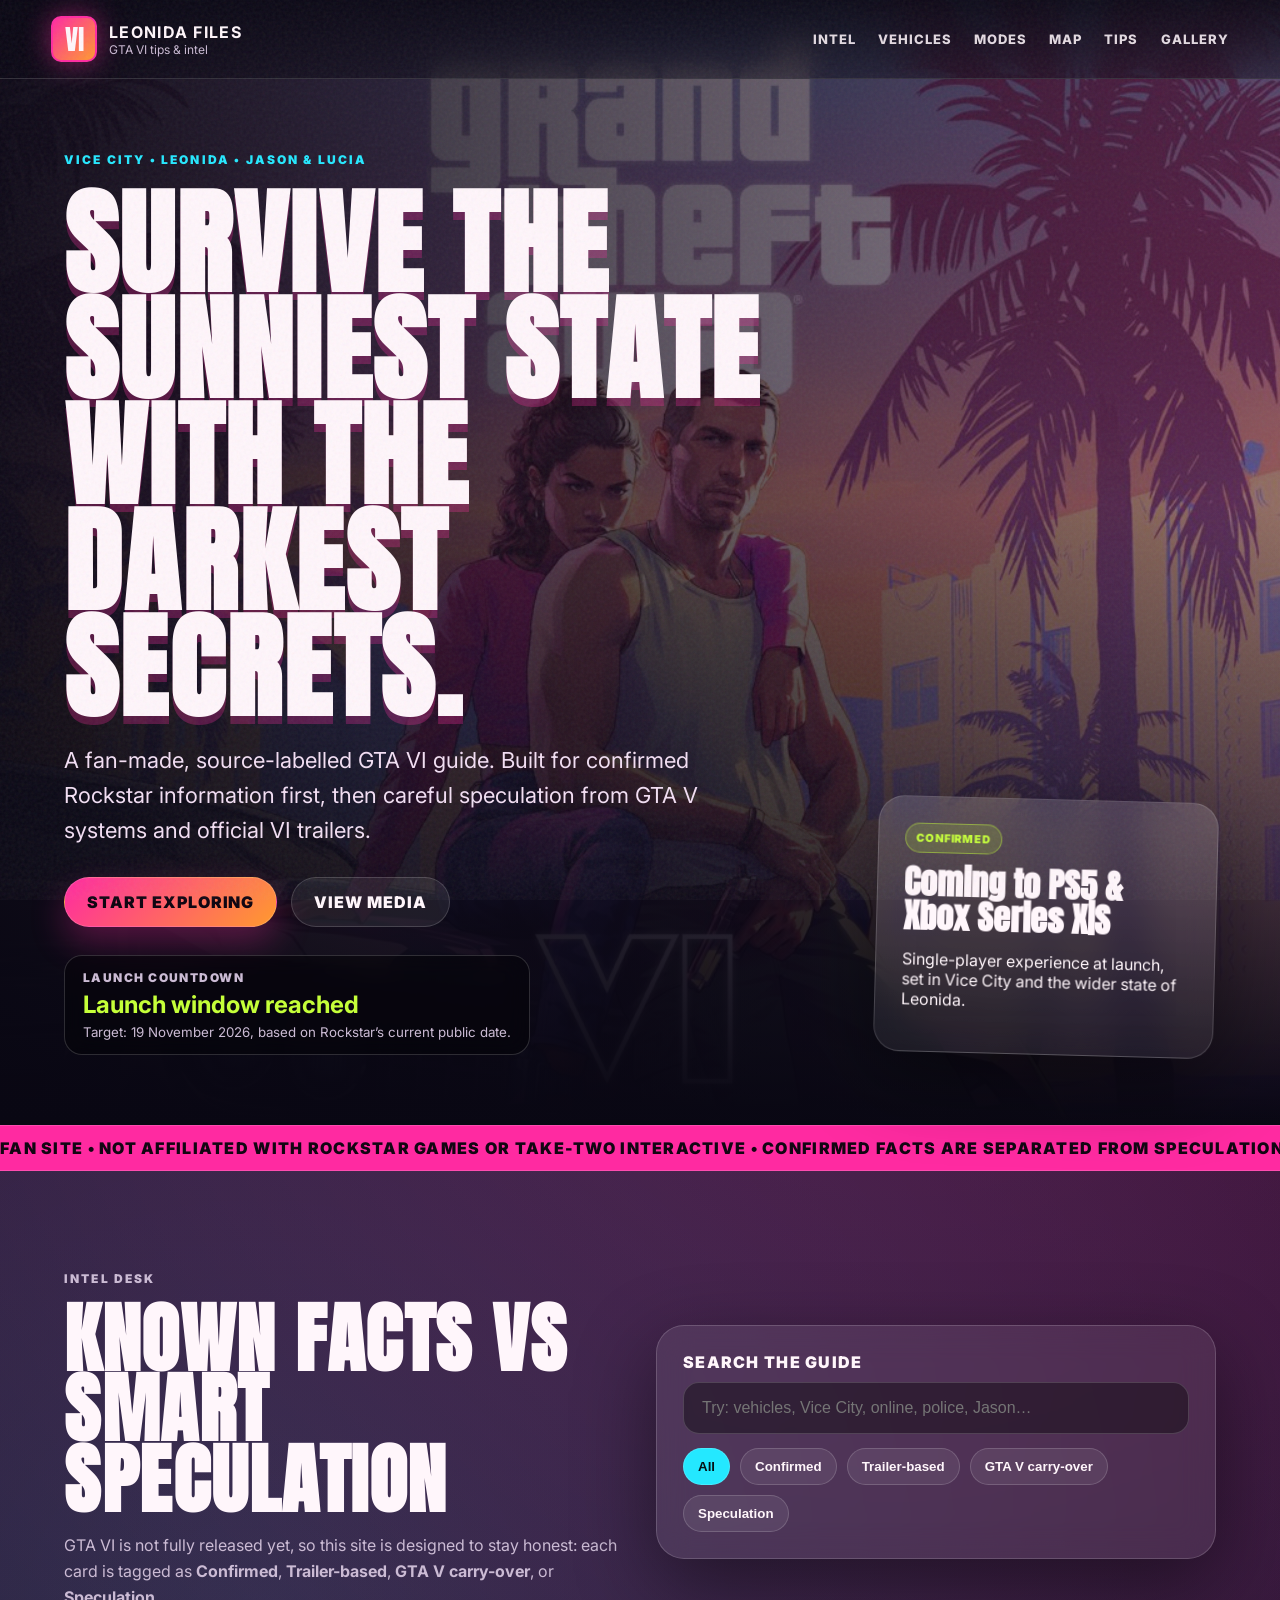
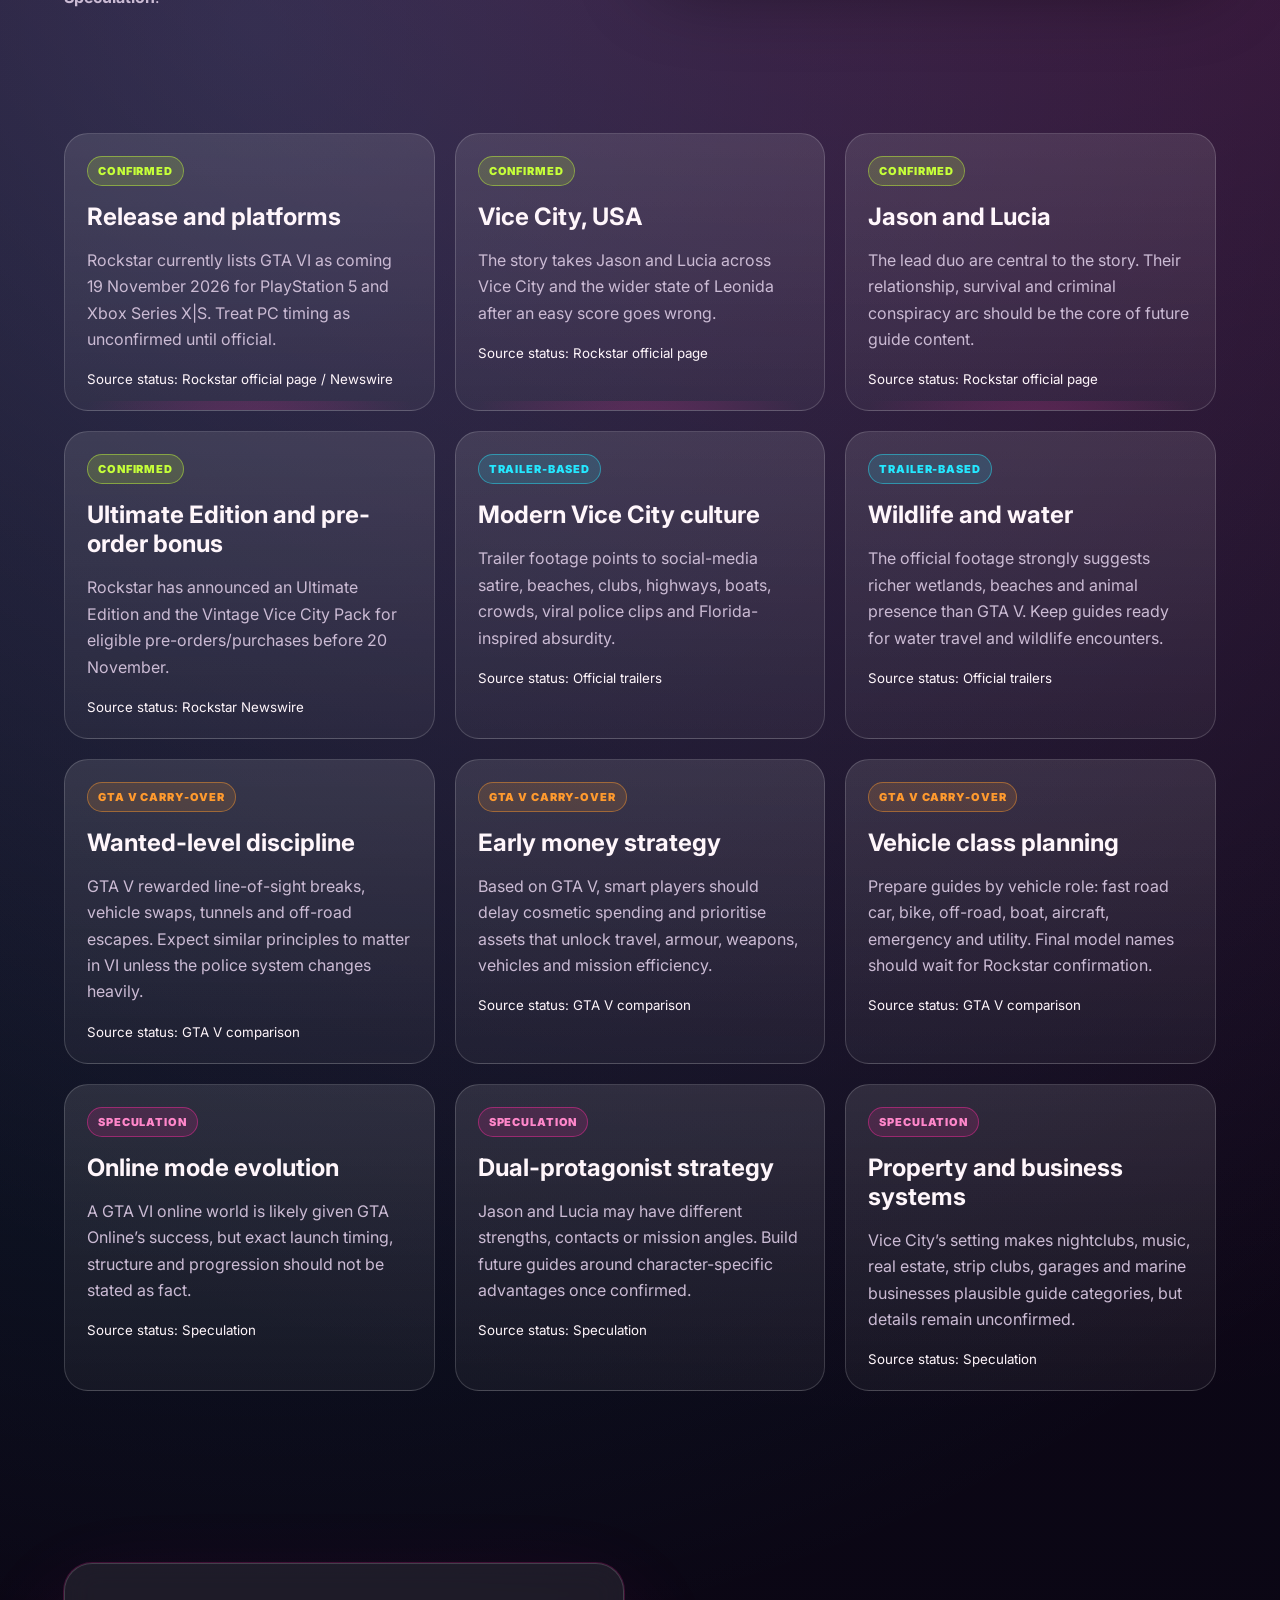
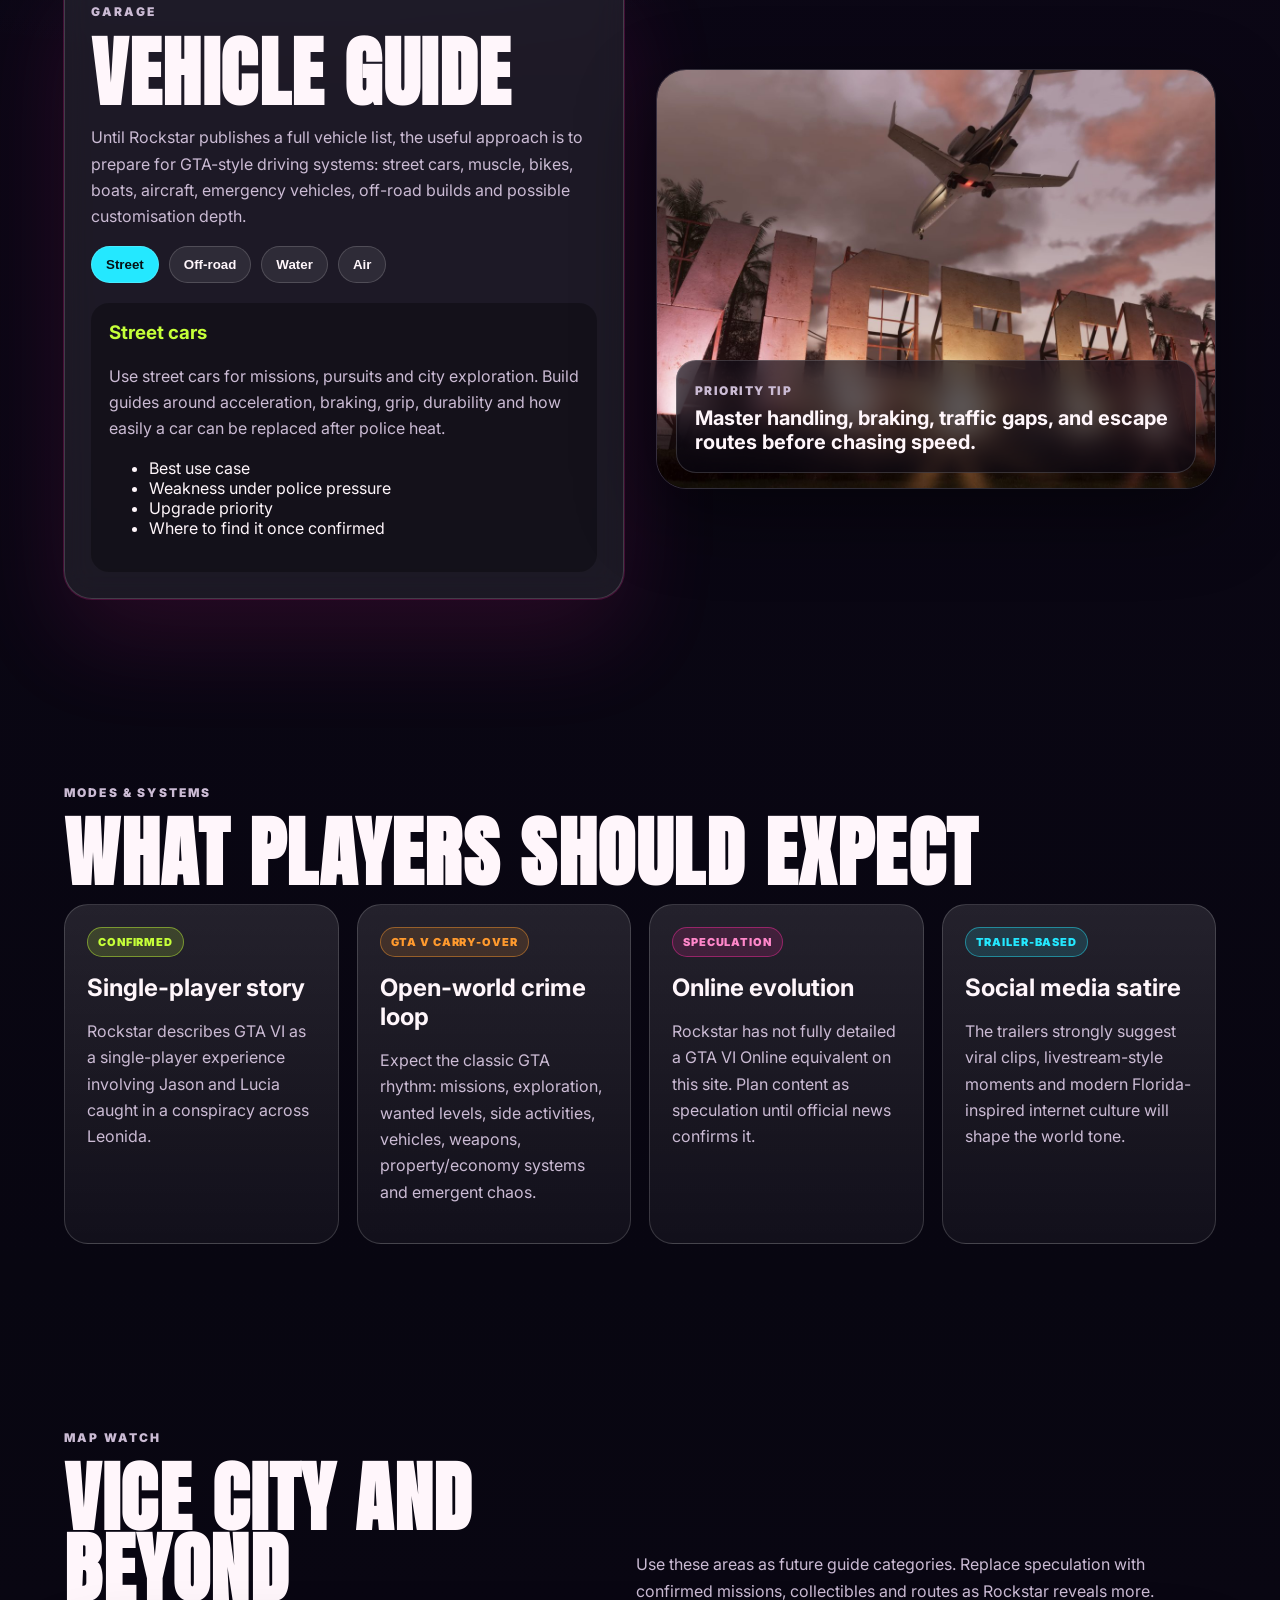
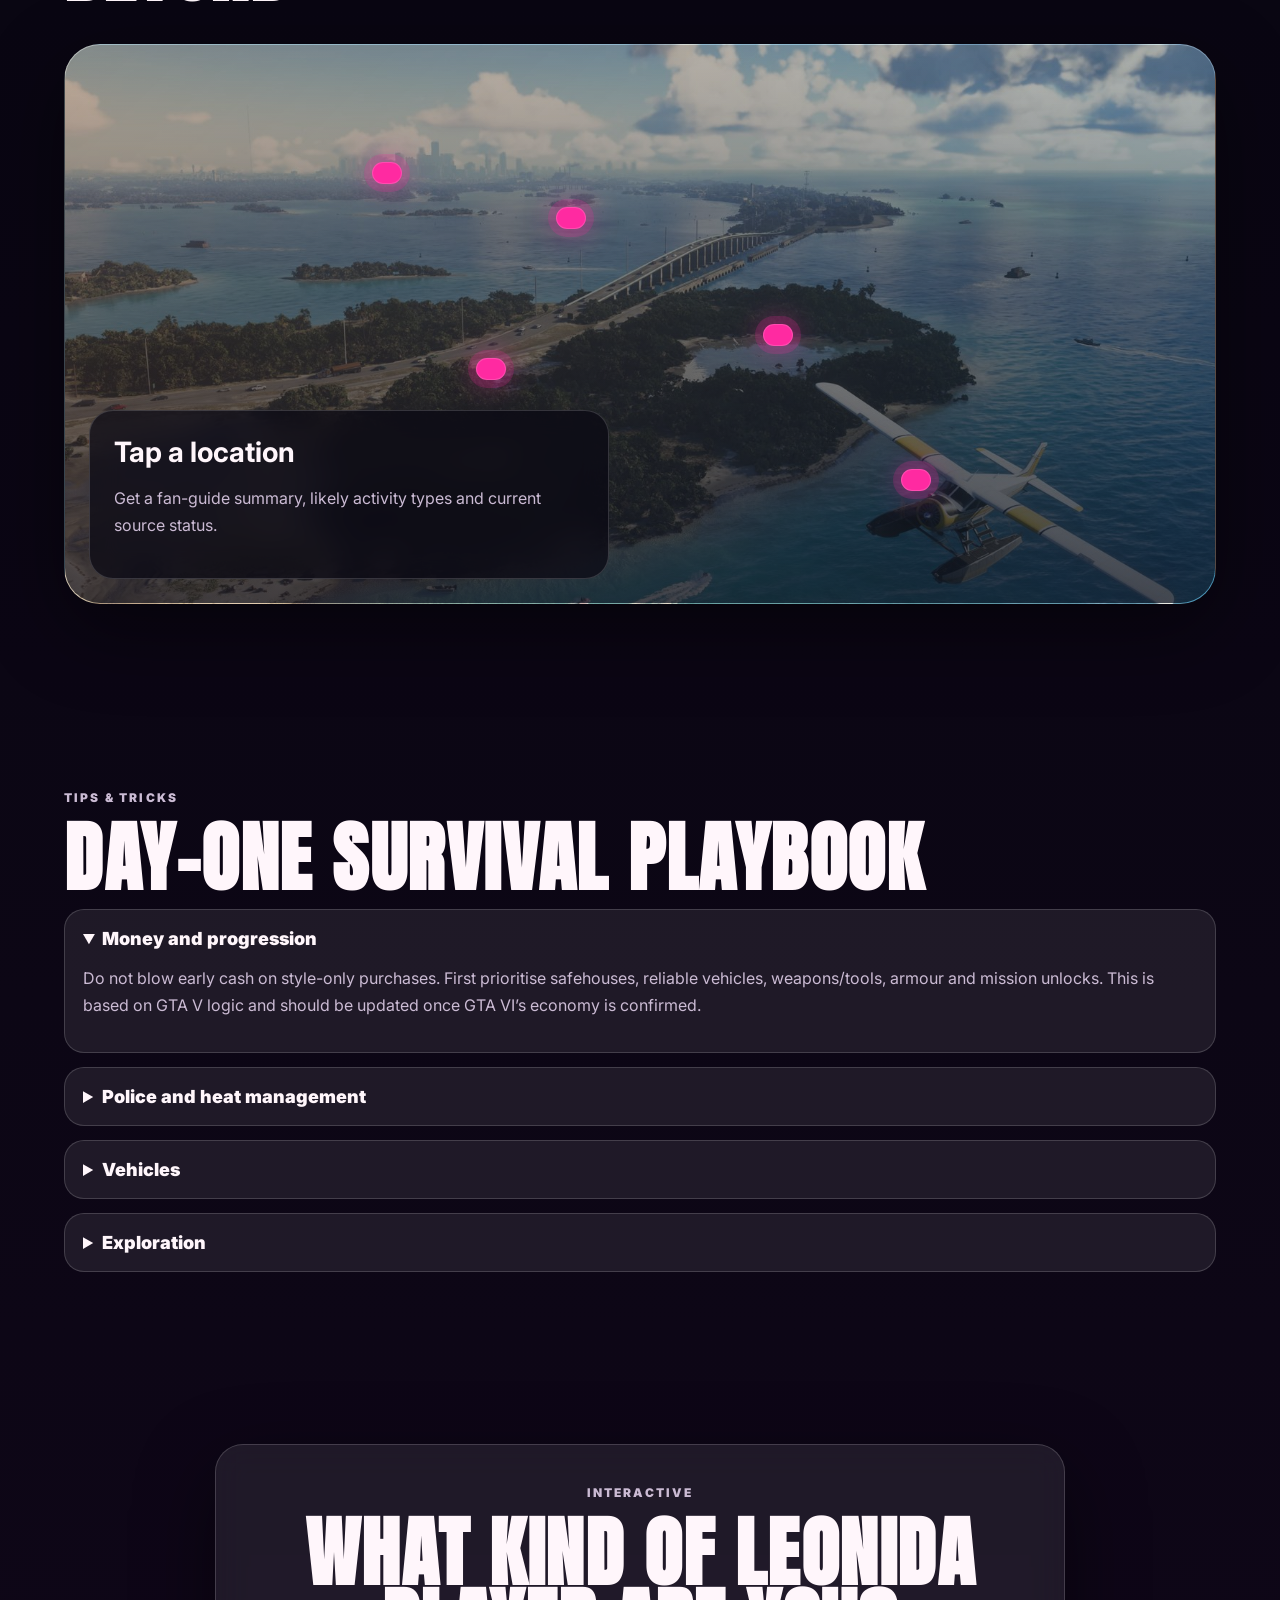
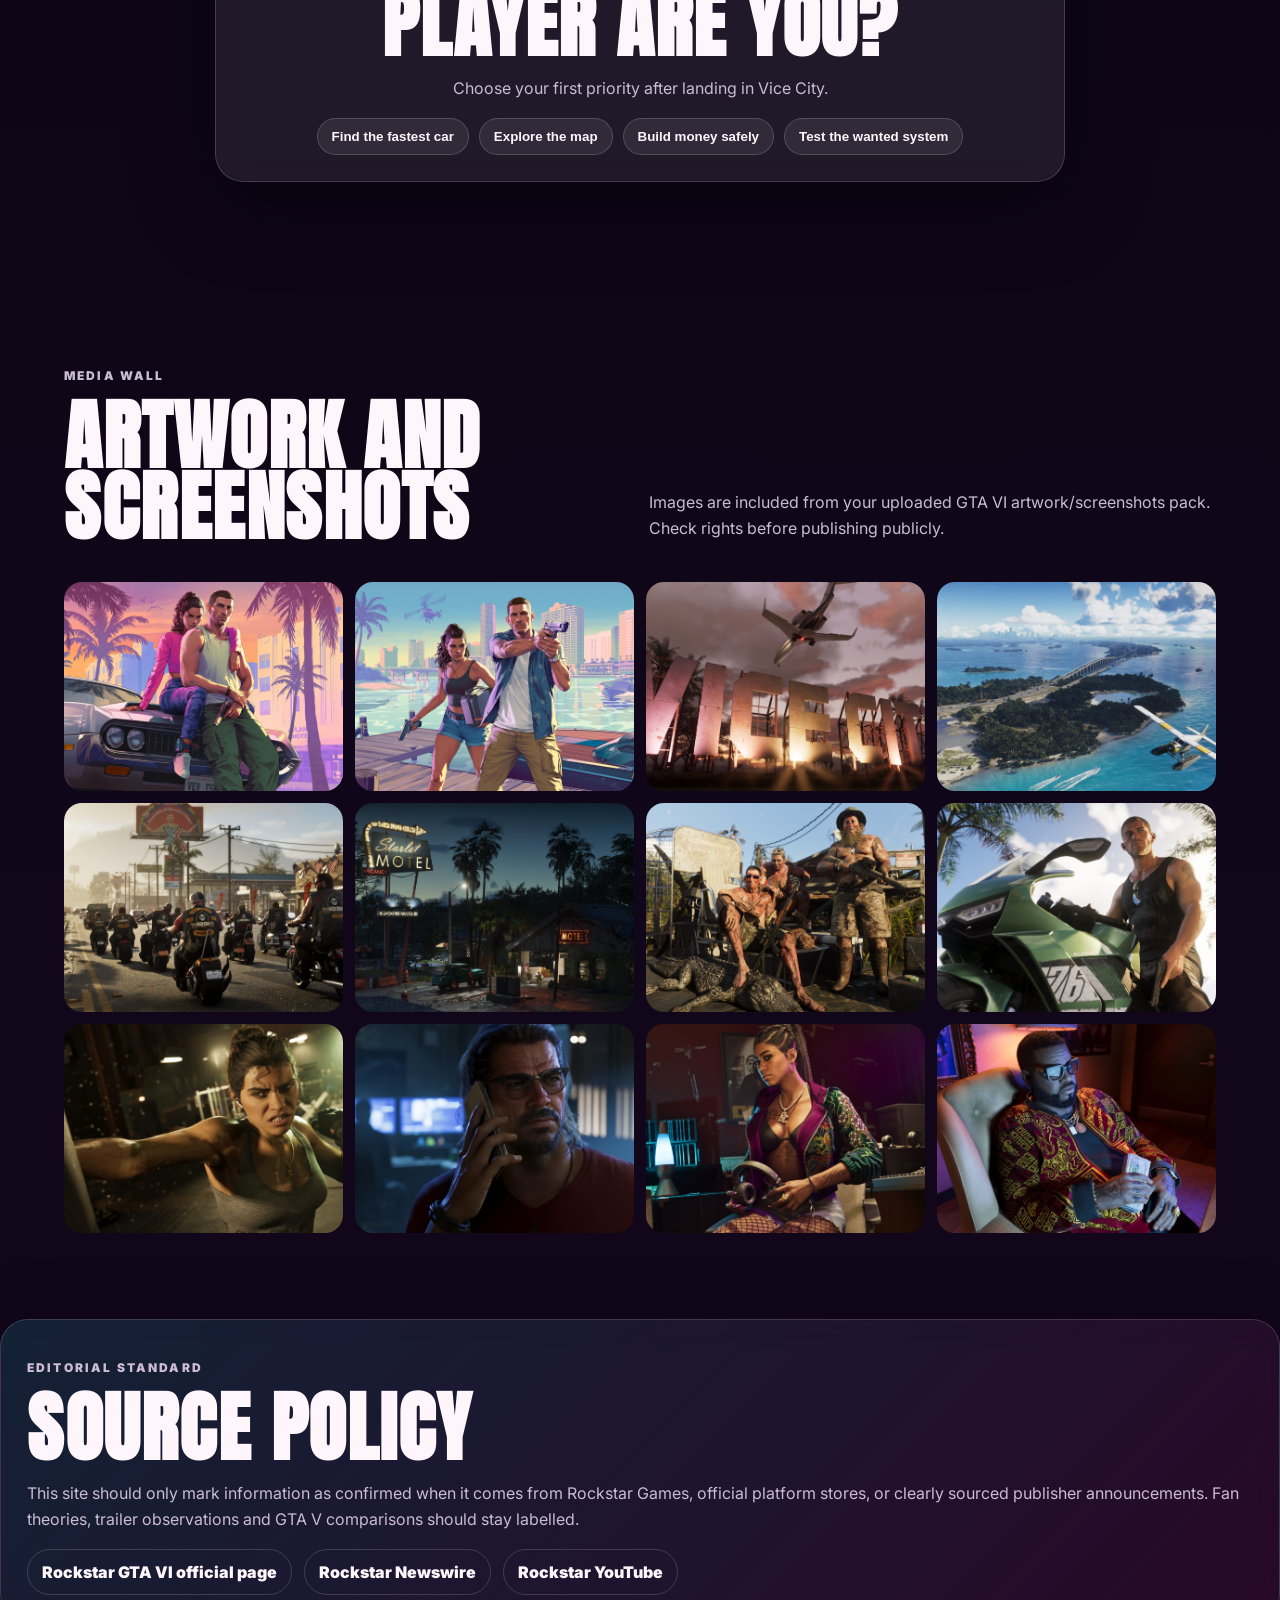
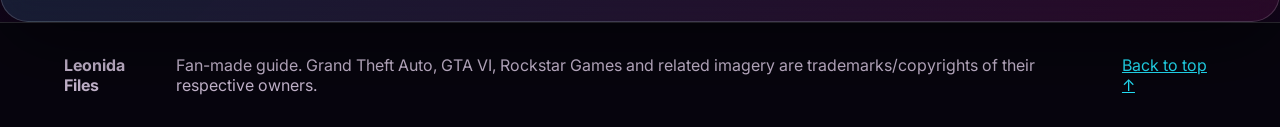
==== index.html @ d23a4a7e "Add files via upload" ====
<!doctype html>
<html lang="en-GB">
<head>
  <meta charset="utf-8" />
  <meta name="viewport" content="width=device-width, initial-scale=1" />
  <title>Leonida Files | GTA VI Tips, Tricks & Intel</title>
  <meta name="description" content="A GTA VI themed fan hub for confirmed info, tips, vehicles, places, modes, speculation and trailer analysis." />
  <meta name="theme-color" content="#ff2aa1" />
  <link rel="preconnect" href="https://fonts.googleapis.com">
  <link rel="preconnect" href="https://fonts.gstatic.com" crossorigin>
  <link href="https://fonts.googleapis.com/css2?family=Anton&family=Inter:wght@400;500;700;900&display=swap" rel="stylesheet">
  <link rel="stylesheet" href="styles.css" />
</head>
<body>
  <div class="grain"></div>
  <header class="site-header" id="top">
    <a class="brand" href="#top" aria-label="Leonida Files home">
      <span class="brand-mark">VI</span>
      <span><strong>Leonida Files</strong><small>GTA VI tips & intel</small></span>
    </a>
    <button class="nav-toggle" aria-label="Open navigation" aria-expanded="false">☰</button>
    <nav class="nav" aria-label="Main navigation">
      <a href="#intel">Intel</a>
      <a href="#vehicles">Vehicles</a>
      <a href="#modes">Modes</a>
      <a href="#places">Map</a>
      <a href="#tips">Tips</a>
      <a href="#gallery">Gallery</a>
    </nav>
  </header>

  <main>
    <section class="hero">
      <div class="hero-bg" role="img" aria-label="GTA VI inspired official artwork background"></div>
      <div class="hero-overlay"></div>
      <div class="hero-content">
        <p class="eyebrow">Vice City • Leonida • Jason & Lucia</p>
        <h1>Survive the sunniest state with the darkest secrets.</h1>
        <p class="hero-copy">A fan-made, source-labelled GTA VI guide. Built for confirmed Rockstar information first, then careful speculation from GTA V systems and official VI trailers.</p>
        <div class="hero-actions">
          <a class="btn primary" href="#intel">Start exploring</a>
          <a class="btn ghost" href="#gallery">View media</a>
        </div>
        <div class="countdown" aria-live="polite">
          <span>Launch countdown</span>
          <strong id="countdown">Calculating…</strong>
          <small>Target: 19 November 2026, based on Rockstar’s current public date.</small>
        </div>
      </div>
      <aside class="wanted-card">
        <span class="stamp">Confirmed</span>
        <h2>Coming to PS5 & Xbox Series X|S</h2>
        <p>Single-player experience at launch, set in Vice City and the wider state of Leonida.</p>
      </aside>
    </section>

    <section class="ticker" aria-label="Site notice">
      <div>Fan site • Not affiliated with Rockstar Games or Take-Two Interactive • Confirmed facts are separated from speculation • Official assets require rights clearance for public/commercial use</div>
    </section>

    <section class="section intro-grid" id="intel">
      <div>
        <p class="eyebrow">Intel desk</p>
        <h2>Known facts vs smart speculation</h2>
        <p>GTA VI is not fully released yet, so this site is designed to stay honest: each card is tagged as <strong>Confirmed</strong>, <strong>Trailer-based</strong>, <strong>GTA V carry-over</strong>, or <strong>Speculation</strong>.</p>
      </div>
      <div class="control-panel">
        <label for="search">Search the guide</label>
        <input id="search" type="search" placeholder="Try: vehicles, Vice City, online, police, Jason…" />
        <div class="filters" role="group" aria-label="Intel filters">
          <button class="filter active" data-filter="all">All</button>
          <button class="filter" data-filter="confirmed">Confirmed</button>
          <button class="filter" data-filter="trailer">Trailer-based</button>
          <button class="filter" data-filter="gtav">GTA V carry-over</button>
          <button class="filter" data-filter="speculation">Speculation</button>
        </div>
      </div>
    </section>

    <section class="section card-grid" id="cards" aria-live="polite"></section>

    <section class="section feature-split" id="vehicles">
      <div class="panel neon-panel">
        <p class="eyebrow">Garage</p>
        <h2>Vehicle guide</h2>
        <p>Until Rockstar publishes a full vehicle list, the useful approach is to prepare for GTA-style driving systems: street cars, muscle, bikes, boats, aircraft, emergency vehicles, off-road builds and possible customisation depth.</p>
        <div class="tabs" role="tablist" aria-label="Vehicle categories">
          <button class="tab active" data-tab="street">Street</button>
          <button class="tab" data-tab="offroad">Off-road</button>
          <button class="tab" data-tab="water">Water</button>
          <button class="tab" data-tab="air">Air</button>
        </div>
        <div class="tab-output" id="tabOutput"></div>
      </div>
      <div class="vehicle-showcase">
        <img src="assets/images/shot-vice-city-01.jpg" alt="Vice City street screenshot" />
        <div class="glass stat-card">
          <span>Priority tip</span>
          <strong>Master handling, braking, traffic gaps, and escape routes before chasing speed.</strong>
        </div>
      </div>
    </section>

    <section class="section modes" id="modes">
      <p class="eyebrow">Modes & systems</p>
      <h2>What players should expect</h2>
      <div class="mode-grid">
        <article>
          <span class="tag confirmed">Confirmed</span>
          <h3>Single-player story</h3>
          <p>Rockstar describes GTA VI as a single-player experience involving Jason and Lucia caught in a conspiracy across Leonida.</p>
        </article>
        <article>
          <span class="tag gtav">GTA V carry-over</span>
          <h3>Open-world crime loop</h3>
          <p>Expect the classic GTA rhythm: missions, exploration, wanted levels, side activities, vehicles, weapons, property/economy systems and emergent chaos.</p>
        </article>
        <article>
          <span class="tag speculation">Speculation</span>
          <h3>Online evolution</h3>
          <p>Rockstar has not fully detailed a GTA VI Online equivalent on this site. Plan content as speculation until official news confirms it.</p>
        </article>
        <article>
          <span class="tag trailer">Trailer-based</span>
          <h3>Social media satire</h3>
          <p>The trailers strongly suggest viral clips, livestream-style moments and modern Florida-inspired internet culture will shape the world tone.</p>
        </article>
      </div>
    </section>

    <section class="section places" id="places">
      <div class="section-head">
        <div>
          <p class="eyebrow">Map watch</p>
          <h2>Vice City and beyond</h2>
        </div>
        <p>Use these areas as future guide categories. Replace speculation with confirmed missions, collectibles and routes as Rockstar reveals more.</p>
      </div>
      <div class="map-board">
        <button class="pin" style="--x:62%;--y:52%" data-place="Vice City"><span>Vice City</span></button>
        <button class="pin" style="--x:74%;--y:78%" data-place="Leonida Keys"><span>Leonida Keys</span></button>
        <button class="pin" style="--x:37%;--y:58%" data-place="Port Gellhorn"><span>Port Gellhorn</span></button>
        <button class="pin" style="--x:44%;--y:31%" data-place="Ambrosia"><span>Ambrosia</span></button>
        <button class="pin" style="--x:28%;--y:23%" data-place="Mount Kalaga"><span>Mount Kalaga</span></button>
        <div class="place-card" id="placeCard">
          <h3>Tap a location</h3>
          <p>Get a fan-guide summary, likely activity types and current source status.</p>
        </div>
      </div>
    </section>

    <section class="section tips" id="tips">
      <p class="eyebrow">Tips & tricks</p>
      <h2>Day-one survival playbook</h2>
      <div class="accordion">
        <details open>
          <summary>Money and progression</summary>
          <p>Do not blow early cash on style-only purchases. First prioritise safehouses, reliable vehicles, weapons/tools, armour and mission unlocks. This is based on GTA V logic and should be updated once GTA VI’s economy is confirmed.</p>
        </details>
        <details>
          <summary>Police and heat management</summary>
          <p>Learn bridges, alleys, tunnels, car parks and water escape routes. GTA games reward route knowledge more than raw speed.</p>
        </details>
        <details>
          <summary>Vehicles</summary>
          <p>Keep one fast road car, one off-road vehicle, one bike and one boat/air option when available. Build your garage around mission flexibility.</p>
        </details>
        <details>
          <summary>Exploration</summary>
          <p>Before rushing the story, mark shops, garages, docks, weapon shops, hospitals, police stations and shortcuts. These become your survival map.</p>
        </details>
      </div>
    </section>

    <section class="section quiz-section">
      <div class="quiz-card">
        <p class="eyebrow">Interactive</p>
        <h2>What kind of Leonida player are you?</h2>
        <p id="quizQuestion">Choose your first priority after landing in Vice City.</p>
        <div class="quiz-options">
          <button data-type="driver">Find the fastest car</button>
          <button data-type="explorer">Explore the map</button>
          <button data-type="strategist">Build money safely</button>
          <button data-type="chaos">Test the wanted system</button>
        </div>
        <strong id="quizResult"></strong>
      </div>
    </section>

    <section class="section gallery" id="gallery">
      <div class="section-head">
        <div>
          <p class="eyebrow">Media wall</p>
          <h2>Artwork and screenshots</h2>
        </div>
        <p>Images are included from your uploaded GTA VI artwork/screenshots pack. Check rights before publishing publicly.</p>
      </div>
      <div class="gallery-grid" id="galleryGrid"></div>
    </section>

    <section class="section sources" id="sources">
      <p class="eyebrow">Editorial standard</p>
      <h2>Source policy</h2>
      <p>This site should only mark information as confirmed when it comes from Rockstar Games, official platform stores, or clearly sourced publisher announcements. Fan theories, trailer observations and GTA V comparisons should stay labelled.</p>
      <div class="source-links">
        <a href="https://www.rockstargames.com/VI/" target="_blank" rel="noopener">Rockstar GTA VI official page</a>
        <a href="https://www.rockstargames.com/newswire" target="_blank" rel="noopener">Rockstar Newswire</a>
        <a href="https://www.youtube.com/@RockstarGames" target="_blank" rel="noopener">Rockstar YouTube</a>
      </div>
    </section>
  </main>

  <footer class="footer">
    <strong>Leonida Files</strong>
    <span>Fan-made guide. Grand Theft Auto, GTA VI, Rockstar Games and related imagery are trademarks/copyrights of their respective owners.</span>
    <a href="#top">Back to top ↑</a>
  </footer>

  <dialog id="lightbox">
    <button class="close" aria-label="Close image preview">×</button>
    <img alt="Expanded GTA VI media" />
  </dialog>

  <script src="script.js"></script>
</body>
</html>
---- styles.css ----
:root{--bg:#090713;--ink:#fff6fb;--muted:#cbbbd4;--pink:#ff2aa1;--orange:#ff9a2e;--cyan:#24e8ff;--violet:#7a39ff;--lime:#c5ff39;--card:rgba(255,255,255,.08);--line:rgba(255,255,255,.16);--shadow:0 25px 80px rgba(0,0,0,.45)}
*{box-sizing:border-box}html{scroll-behavior:smooth}body{margin:0;background:radial-gradient(circle at 70% 10%,rgba(255,42,161,.28),transparent 30%),radial-gradient(circle at 20% 20%,rgba(36,232,255,.18),transparent 25%),linear-gradient(180deg,#12081e 0%,#080611 55%,#13061c 100%);color:var(--ink);font-family:Inter,system-ui,Segoe UI,sans-serif;overflow-x:hidden}.grain{position:fixed;inset:0;pointer-events:none;opacity:.12;z-index:99;background-image:url("data:image/svg+xml,%3Csvg viewBox='0 0 350 350' xmlns='http://www.w3.org/2000/svg'%3E%3Cfilter id='n'%3E%3CfeTurbulence type='fractalNoise' baseFrequency='.8' numOctaves='3' stitchTiles='stitch'/%3E%3C/filter%3E%3Crect width='100%25' height='100%25' filter='url(%23n)' opacity='.6'/%3E%3C/svg%3E")}.site-header{position:fixed;top:0;left:0;right:0;z-index:20;display:flex;align-items:center;justify-content:space-between;padding:16px clamp(18px,4vw,64px);background:linear-gradient(180deg,rgba(9,7,19,.9),rgba(9,7,19,.45));backdrop-filter:blur(15px);border-bottom:1px solid var(--line)}.brand{display:flex;gap:12px;align-items:center;text-decoration:none;color:var(--ink)}.brand-mark{display:grid;place-items:center;width:46px;height:46px;border:2px solid var(--pink);font-family:Anton,sans-serif;font-size:28px;line-height:1;background:linear-gradient(135deg,var(--pink),var(--orange));box-shadow:0 0 28px rgba(255,42,161,.5);border-radius:10px}.brand strong{display:block;text-transform:uppercase;letter-spacing:.08em}.brand small{display:block;color:var(--muted);font-size:12px}.nav{display:flex;gap:22px}.nav a{color:var(--ink);text-decoration:none;font-weight:800;text-transform:uppercase;font-size:13px;letter-spacing:.08em;opacity:.88}.nav a:hover{color:var(--cyan)}.nav-toggle{display:none}.hero{min-height:100vh;position:relative;display:grid;grid-template-columns:minmax(0,1fr) 340px;align-items:end;gap:24px;padding:140px clamp(18px,5vw,80px) 70px}.hero-bg{position:absolute;inset:0;background:url('assets/images/art-jason-and-lucia-01-with-logos-landscape.jpg') center/cover no-repeat;filter:saturate(1.2);opacity:.65}.hero-overlay{position:absolute;inset:0;background:linear-gradient(90deg,rgba(9,7,19,.95) 0%,rgba(9,7,19,.6) 45%,rgba(9,7,19,.25)),linear-gradient(0deg,rgba(9,7,19,1),transparent 55%)}.hero-content,.wanted-card{position:relative;z-index:1}.eyebrow{color:var(--cyan);text-transform:uppercase;letter-spacing:.18em;font-size:12px;font-weight:900}.hero h1,.section h2{font-family:Anton,sans-serif;text-transform:uppercase;letter-spacing:.02em;line-height:.92;margin:.2em 0}.hero h1{font-size:clamp(54px,9vw,132px);max-width:950px;text-shadow:0 8px 0 rgba(255,42,161,.28)}.hero-copy{max-width:700px;color:#f3dff4;font-size:clamp(17px,2vw,22px);line-height:1.6}.hero-actions{display:flex;gap:14px;flex-wrap:wrap;margin:28px 0}.btn{display:inline-flex;align-items:center;justify-content:center;padding:14px 22px;border-radius:999px;font-weight:900;text-decoration:none;text-transform:uppercase;letter-spacing:.06em;border:1px solid var(--line);transition:.2s}.btn.primary{background:linear-gradient(135deg,var(--pink),var(--orange));color:#100612;box-shadow:0 15px 35px rgba(255,42,161,.3)}.btn.ghost{color:var(--ink);background:rgba(255,255,255,.08)}.btn:hover{transform:translateY(-2px)}.countdown{display:inline-flex;flex-direction:column;gap:5px;padding:14px 18px;border:1px solid var(--line);background:rgba(0,0,0,.35);border-radius:18px;backdrop-filter:blur(12px)}.countdown span,.stat-card span{color:var(--muted);font-size:12px;text-transform:uppercase;font-weight:900;letter-spacing:.12em}.countdown strong{font-size:24px;color:var(--lime)}.countdown small{color:var(--muted)}.wanted-card{align-self:end;padding:26px;border-radius:26px;background:linear-gradient(180deg,rgba(255,255,255,.14),rgba(255,255,255,.06));border:1px solid var(--line);box-shadow:var(--shadow);backdrop-filter:blur(18px);transform:rotate(1.5deg)}.wanted-card h2{font-family:Anton;font-size:34px;line-height:1;margin:12px 0}.stamp,.tag{display:inline-flex;padding:7px 10px;border-radius:999px;font-size:11px;font-weight:1000;text-transform:uppercase;letter-spacing:.08em}.stamp,.tag.confirmed{background:rgba(197,255,57,.16);color:var(--lime);border:1px solid rgba(197,255,57,.45)}.ticker{border-block:1px solid var(--line);overflow:hidden;background:#ff2aa1;color:#120612;font-weight:1000;text-transform:uppercase;letter-spacing:.08em}.ticker div{white-space:nowrap;animation:ticker 26s linear infinite;padding:12px 0}@keyframes ticker{from{transform:translateX(100%)}to{transform:translateX(-100%)}}.section{padding:86px clamp(18px,5vw,80px)}.intro-grid,.feature-split{display:grid;grid-template-columns:1fr 1fr;gap:32px;align-items:center}.section h2{font-size:clamp(40px,6vw,82px)}.section p{color:var(--muted);line-height:1.65}.control-panel,.panel,.quiz-card,.sources{padding:26px;border-radius:28px;background:var(--card);border:1px solid var(--line);box-shadow:var(--shadow);backdrop-filter:blur(16px)}.control-panel label{display:block;margin-bottom:10px;font-weight:900;text-transform:uppercase;letter-spacing:.08em}input[type=search]{width:100%;padding:16px 18px;border-radius:16px;border:1px solid var(--line);background:rgba(0,0,0,.38);color:var(--ink);font-size:16px;outline:none}input[type=search]:focus{border-color:var(--cyan);box-shadow:0 0 0 4px rgba(36,232,255,.14)}.filters,.tabs,.quiz-options{display:flex;gap:10px;flex-wrap:wrap;margin-top:14px}.filter,.tab,.quiz-options button,.pin,.close{cursor:pointer;border:1px solid var(--line);background:rgba(255,255,255,.08);color:var(--ink);border-radius:999px;padding:10px 14px;font-weight:900}.filter.active,.tab.active,.quiz-options button:hover{background:var(--cyan);color:#061115}.card-grid{display:grid;grid-template-columns:repeat(3,minmax(0,1fr));gap:20px;padding-top:20px}.intel-card,.mode-grid article{border:1px solid var(--line);background:linear-gradient(180deg,rgba(255,255,255,.11),rgba(255,255,255,.045));padding:22px;border-radius:24px;min-height:250px;position:relative;overflow:hidden;transition:.25s}.intel-card:before{content:"";position:absolute;inset:auto -20% -40% -20%;height:120px;background:radial-gradient(circle,var(--pink),transparent 65%);opacity:.22}.intel-card:hover{transform:translateY(-6px);border-color:rgba(255,255,255,.36)}.intel-card h3,.mode-grid h3{font-size:24px;margin:16px 0 10px}.tag.trailer{background:rgba(36,232,255,.14);color:var(--cyan);border:1px solid rgba(36,232,255,.45)}.tag.gtav{background:rgba(255,154,46,.14);color:var(--orange);border:1px solid rgba(255,154,46,.45)}.tag.speculation{background:rgba(255,42,161,.14);color:#ff87ca;border:1px solid rgba(255,42,161,.45)}.neon-panel{box-shadow:0 0 0 1px rgba(255,42,161,.2),0 40px 100px rgba(255,42,161,.12)}.tab-output{margin-top:20px;padding:18px;border-radius:18px;background:rgba(0,0,0,.3);min-height:150px}.tab-output h3{margin-top:0;color:var(--lime)}.vehicle-showcase{position:relative}.vehicle-showcase img{width:100%;border-radius:30px;border:1px solid var(--line);box-shadow:var(--shadow);aspect-ratio:4/3;object-fit:cover}.glass{background:rgba(9,7,19,.65);border:1px solid var(--line);backdrop-filter:blur(14px)}.stat-card{position:absolute;left:20px;right:20px;bottom:20px;padding:18px;border-radius:20px}.stat-card strong{display:block;margin-top:7px;font-size:20px}.mode-grid{display:grid;grid-template-columns:repeat(4,1fr);gap:18px}.section-head{display:flex;justify-content:space-between;align-items:end;gap:30px;margin-bottom:24px}.section-head p{max-width:580px}.map-board{position:relative;min-height:560px;border:1px solid var(--line);border-radius:36px;overflow:hidden;background:linear-gradient(135deg,rgba(255,154,46,.25),rgba(36,232,255,.12)),url('assets/images/shot-leonida-keys-01.jpg') center/cover no-repeat;box-shadow:var(--shadow)}.map-board:after{content:"";position:absolute;inset:0;background:linear-gradient(180deg,rgba(9,7,19,.2),rgba(9,7,19,.72))}.pin{position:absolute;left:var(--x);top:var(--y);z-index:2;transform:translate(-50%,-50%);background:var(--pink);box-shadow:0 0 0 8px rgba(255,42,161,.18),0 0 30px rgba(255,42,161,.6)}.pin span{display:none;position:absolute;top:120%;left:50%;transform:translateX(-50%);white-space:nowrap;background:#120612;padding:8px 10px;border-radius:10px}.pin:hover span{display:block}.place-card{position:absolute;z-index:3;left:24px;bottom:24px;right:24px;max-width:520px;padding:24px;border-radius:24px;background:rgba(9,7,19,.72);border:1px solid var(--line);backdrop-filter:blur(14px)}.place-card h3{font-size:28px;margin:0}.accordion{display:grid;gap:14px}details{border:1px solid var(--line);background:var(--card);border-radius:20px;padding:18px}summary{font-weight:1000;font-size:18px;cursor:pointer}.quiz-section{display:grid;place-items:center}.quiz-card{max-width:850px;text-align:center}.quiz-options{justify-content:center}.quizResult{display:block}.gallery-grid{display:grid;grid-template-columns:repeat(4,1fr);gap:12px}.gallery-item{border:0;padding:0;background:transparent;border-radius:18px;overflow:hidden;cursor:pointer;position:relative}.gallery-item img{display:block;width:100%;aspect-ratio:4/3;object-fit:cover;filter:saturate(1.05);transition:.25s}.gallery-item:hover img{transform:scale(1.06)}.sources{background:linear-gradient(135deg,rgba(36,232,255,.12),rgba(255,42,161,.09))}.source-links{display:flex;gap:12px;flex-wrap:wrap}.source-links a{color:var(--ink);font-weight:900;border:1px solid var(--line);padding:12px 14px;border-radius:999px;text-decoration:none}.footer{padding:32px clamp(18px,5vw,80px);border-top:1px solid var(--line);display:flex;gap:20px;justify-content:space-between;align-items:center;color:var(--muted);background:#07050e}.footer a{color:var(--cyan)}dialog{width:min(1000px,92vw);border:1px solid var(--line);border-radius:24px;padding:0;background:#090713;box-shadow:var(--shadow)}dialog::backdrop{background:rgba(0,0,0,.78);backdrop-filter:blur(6px)}dialog img{width:100%;display:block;border-radius:24px}.close{position:absolute;right:12px;top:12px;background:#fff;color:#111;font-size:24px;width:44px;height:44px;padding:0}.hidden{display:none!important}
@media(max-width:980px){.hero{grid-template-columns:1fr}.wanted-card{max-width:460px}.intro-grid,.feature-split{grid-template-columns:1fr}.card-grid{grid-template-columns:repeat(2,1fr)}.mode-grid{grid-template-columns:repeat(2,1fr)}.gallery-grid{grid-template-columns:repeat(3,1fr)}.nav{display:none;position:absolute;top:78px;left:18px;right:18px;flex-direction:column;background:rgba(9,7,19,.95);border:1px solid var(--line);border-radius:20px;padding:20px}.nav.open{display:flex}.nav-toggle{display:block;background:rgba(255,255,255,.08);border:1px solid var(--line);color:var(--ink);border-radius:12px;padding:10px 13px;font-size:22px}}@media(max-width:640px){.hero{padding-top:120px}.hero h1{font-size:52px}.card-grid,.mode-grid,.gallery-grid{grid-template-columns:1fr}.section-head{display:block}.map-board{min-height:520px}.pin span{display:none!important}.footer{display:block}.footer>*{display:block;margin-bottom:10px}}
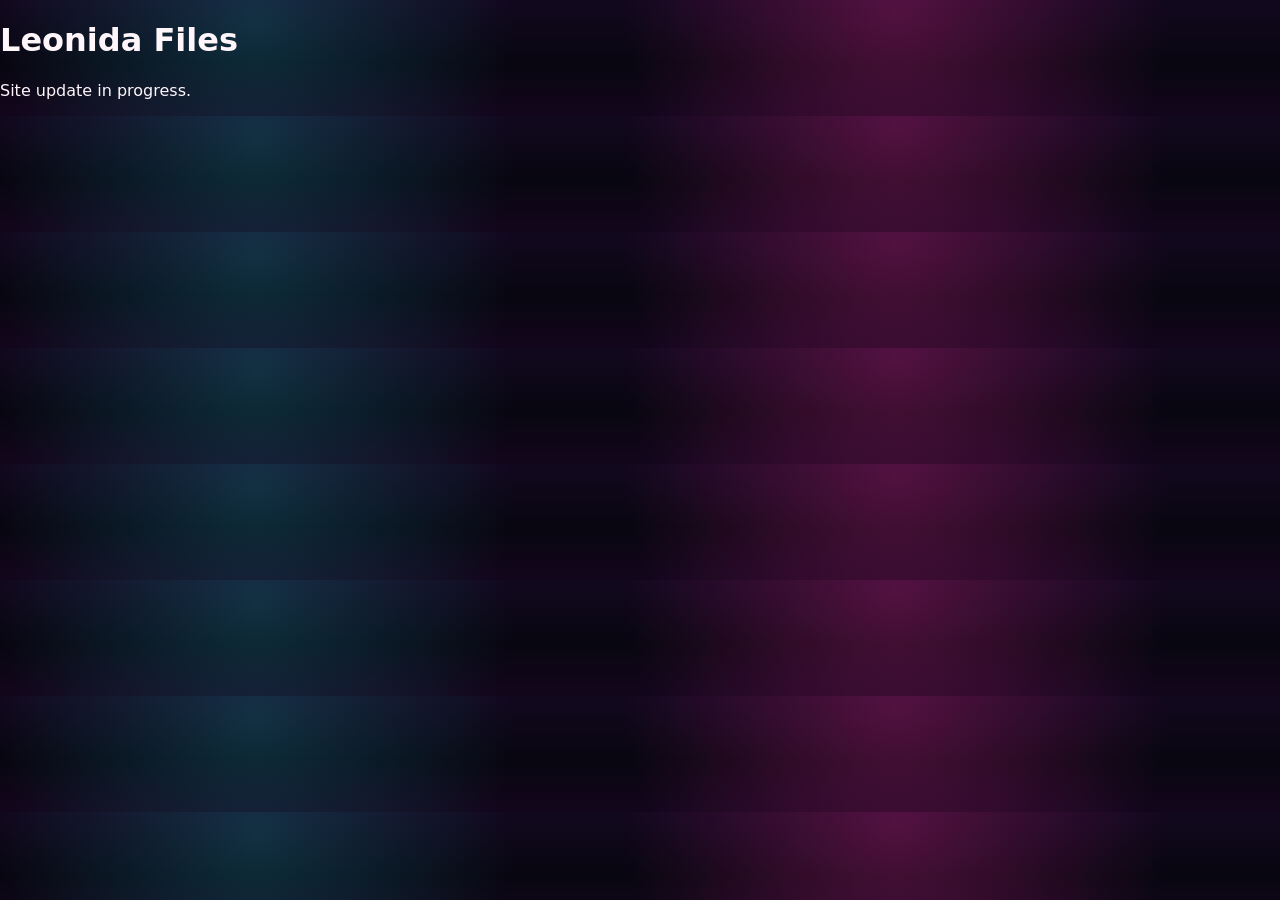
==== commit ce077cf0: "Test safe update" ====
--- a/index.html
+++ b/index.html
@@ -1,226 +1 @@
-<!doctype html>
-<html lang="en-GB">
-<head>
-  <meta charset="utf-8" />
-  <meta name="viewport" content="width=device-width, initial-scale=1" />
-  <title>Leonida Files | GTA VI Tips, Tricks & Intel</title>
-  <meta name="description" content="A GTA VI themed fan hub for confirmed info, tips, vehicles, places, modes, speculation and trailer analysis." />
-  <meta name="theme-color" content="#ff2aa1" />
-  <link rel="preconnect" href="https://fonts.googleapis.com">
-  <link rel="preconnect" href="https://fonts.gstatic.com" crossorigin>
-  <link href="https://fonts.googleapis.com/css2?family=Anton&family=Inter:wght@400;500;700;900&display=swap" rel="stylesheet">
-  <link rel="stylesheet" href="styles.css" />
-</head>
-<body>
-  <div class="grain"></div>
-  <header class="site-header" id="top">
-    <a class="brand" href="#top" aria-label="Leonida Files home">
-      <span class="brand-mark">VI</span>
-      <span><strong>Leonida Files</strong><small>GTA VI tips & intel</small></span>
-    </a>
-    <button class="nav-toggle" aria-label="Open navigation" aria-expanded="false">☰</button>
-    <nav class="nav" aria-label="Main navigation">
-      <a href="#intel">Intel</a>
-      <a href="#vehicles">Vehicles</a>
-      <a href="#modes">Modes</a>
-      <a href="#places">Map</a>
-      <a href="#tips">Tips</a>
-      <a href="#gallery">Gallery</a>
-    </nav>
-  </header>
-
-  <main>
-    <section class="hero">
-      <div class="hero-bg" role="img" aria-label="GTA VI inspired official artwork background"></div>
-      <div class="hero-overlay"></div>
-      <div class="hero-content">
-        <p class="eyebrow">Vice City • Leonida • Jason & Lucia</p>
-        <h1>Survive the sunniest state with the darkest secrets.</h1>
-        <p class="hero-copy">A fan-made, source-labelled GTA VI guide. Built for confirmed Rockstar information first, then careful speculation from GTA V systems and official VI trailers.</p>
-        <div class="hero-actions">
-          <a class="btn primary" href="#intel">Start exploring</a>
-          <a class="btn ghost" href="#gallery">View media</a>
-        </div>
-        <div class="countdown" aria-live="polite">
-          <span>Launch countdown</span>
-          <strong id="countdown">Calculating…</strong>
-          <small>Target: 19 November 2026, based on Rockstar’s current public date.</small>
-        </div>
-      </div>
-      <aside class="wanted-card">
-        <span class="stamp">Confirmed</span>
-        <h2>Coming to PS5 & Xbox Series X|S</h2>
-        <p>Single-player experience at launch, set in Vice City and the wider state of Leonida.</p>
-      </aside>
-    </section>
-
-    <section class="ticker" aria-label="Site notice">
-      <div>Fan site • Not affiliated with Rockstar Games or Take-Two Interactive • Confirmed facts are separated from speculation • Official assets require rights clearance for public/commercial use</div>
-    </section>
-
-    <section class="section intro-grid" id="intel">
-      <div>
-        <p class="eyebrow">Intel desk</p>
-        <h2>Known facts vs smart speculation</h2>
-        <p>GTA VI is not fully released yet, so this site is designed to stay honest: each card is tagged as <strong>Confirmed</strong>, <strong>Trailer-based</strong>, <strong>GTA V carry-over</strong>, or <strong>Speculation</strong>.</p>
-      </div>
-      <div class="control-panel">
-        <label for="search">Search the guide</label>
-        <input id="search" type="search" placeholder="Try: vehicles, Vice City, online, police, Jason…" />
-        <div class="filters" role="group" aria-label="Intel filters">
-          <button class="filter active" data-filter="all">All</button>
-          <button class="filter" data-filter="confirmed">Confirmed</button>
-          <button class="filter" data-filter="trailer">Trailer-based</button>
-          <button class="filter" data-filter="gtav">GTA V carry-over</button>
-          <button class="filter" data-filter="speculation">Speculation</button>
-        </div>
-      </div>
-    </section>
-
-    <section class="section card-grid" id="cards" aria-live="polite"></section>
-
-    <section class="section feature-split" id="vehicles">
-      <div class="panel neon-panel">
-        <p class="eyebrow">Garage</p>
-        <h2>Vehicle guide</h2>
-        <p>Until Rockstar publishes a full vehicle list, the useful approach is to prepare for GTA-style driving systems: street cars, muscle, bikes, boats, aircraft, emergency vehicles, off-road builds and possible customisation depth.</p>
-        <div class="tabs" role="tablist" aria-label="Vehicle categories">
-          <button class="tab active" data-tab="street">Street</button>
-          <button class="tab" data-tab="offroad">Off-road</button>
-          <button class="tab" data-tab="water">Water</button>
-          <button class="tab" data-tab="air">Air</button>
-        </div>
-        <div class="tab-output" id="tabOutput"></div>
-      </div>
-      <div class="vehicle-showcase">
-        <img src="assets/images/shot-vice-city-01.jpg" alt="Vice City street screenshot" />
-        <div class="glass stat-card">
-          <span>Priority tip</span>
-          <strong>Master handling, braking, traffic gaps, and escape routes before chasing speed.</strong>
-        </div>
-      </div>
-    </section>
-
-    <section class="section modes" id="modes">
-      <p class="eyebrow">Modes & systems</p>
-      <h2>What players should expect</h2>
-      <div class="mode-grid">
-        <article>
-          <span class="tag confirmed">Confirmed</span>
-          <h3>Single-player story</h3>
-          <p>Rockstar describes GTA VI as a single-player experience involving Jason and Lucia caught in a conspiracy across Leonida.</p>
-        </article>
-        <article>
-          <span class="tag gtav">GTA V carry-over</span>
-          <h3>Open-world crime loop</h3>
-          <p>Expect the classic GTA rhythm: missions, exploration, wanted levels, side activities, vehicles, weapons, property/economy systems and emergent chaos.</p>
-        </article>
-        <article>
-          <span class="tag speculation">Speculation</span>
-          <h3>Online evolution</h3>
-          <p>Rockstar has not fully detailed a GTA VI Online equivalent on this site. Plan content as speculation until official news confirms it.</p>
-        </article>
-        <article>
-          <span class="tag trailer">Trailer-based</span>
-          <h3>Social media satire</h3>
-          <p>The trailers strongly suggest viral clips, livestream-style moments and modern Florida-inspired internet culture will shape the world tone.</p>
-        </article>
-      </div>
-    </section>
-
-    <section class="section places" id="places">
-      <div class="section-head">
-        <div>
-          <p class="eyebrow">Map watch</p>
-          <h2>Vice City and beyond</h2>
-        </div>
-        <p>Use these areas as future guide categories. Replace speculation with confirmed missions, collectibles and routes as Rockstar reveals more.</p>
-      </div>
-      <div class="map-board">
-        <button class="pin" style="--x:62%;--y:52%" data-place="Vice City"><span>Vice City</span></button>
-        <button class="pin" style="--x:74%;--y:78%" data-place="Leonida Keys"><span>Leonida Keys</span></button>
-        <button class="pin" style="--x:37%;--y:58%" data-place="Port Gellhorn"><span>Port Gellhorn</span></button>
-        <button class="pin" style="--x:44%;--y:31%" data-place="Ambrosia"><span>Ambrosia</span></button>
-        <button class="pin" style="--x:28%;--y:23%" data-place="Mount Kalaga"><span>Mount Kalaga</span></button>
-        <div class="place-card" id="placeCard">
-          <h3>Tap a location</h3>
-          <p>Get a fan-guide summary, likely activity types and current source status.</p>
-        </div>
-      </div>
-    </section>
-
-    <section class="section tips" id="tips">
-      <p class="eyebrow">Tips & tricks</p>
-      <h2>Day-one survival playbook</h2>
-      <div class="accordion">
-        <details open>
-          <summary>Money and progression</summary>
-          <p>Do not blow early cash on style-only purchases. First prioritise safehouses, reliable vehicles, weapons/tools, armour and mission unlocks. This is based on GTA V logic and should be updated once GTA VI’s economy is confirmed.</p>
-        </details>
-        <details>
-          <summary>Police and heat management</summary>
-          <p>Learn bridges, alleys, tunnels, car parks and water escape routes. GTA games reward route knowledge more than raw speed.</p>
-        </details>
-        <details>
-          <summary>Vehicles</summary>
-          <p>Keep one fast road car, one off-road vehicle, one bike and one boat/air option when available. Build your garage around mission flexibility.</p>
-        </details>
-        <details>
-          <summary>Exploration</summary>
-          <p>Before rushing the story, mark shops, garages, docks, weapon shops, hospitals, police stations and shortcuts. These become your survival map.</p>
-        </details>
-      </div>
-    </section>
-
-    <section class="section quiz-section">
-      <div class="quiz-card">
-        <p class="eyebrow">Interactive</p>
-        <h2>What kind of Leonida player are you?</h2>
-        <p id="quizQuestion">Choose your first priority after landing in Vice City.</p>
-        <div class="quiz-options">
-          <button data-type="driver">Find the fastest car</button>
-          <button data-type="explorer">Explore the map</button>
-          <button data-type="strategist">Build money safely</button>
-          <button data-type="chaos">Test the wanted system</button>
-        </div>
-        <strong id="quizResult"></strong>
-      </div>
-    </section>
-
-    <section class="section gallery" id="gallery">
-      <div class="section-head">
-        <div>
-          <p class="eyebrow">Media wall</p>
-          <h2>Artwork and screenshots</h2>
-        </div>
-        <p>Images are included from your uploaded GTA VI artwork/screenshots pack. Check rights before publishing publicly.</p>
-      </div>
-      <div class="gallery-grid" id="galleryGrid"></div>
-    </section>
-
-    <section class="section sources" id="sources">
-      <p class="eyebrow">Editorial standard</p>
-      <h2>Source policy</h2>
-      <p>This site should only mark information as confirmed when it comes from Rockstar Games, official platform stores, or clearly sourced publisher announcements. Fan theories, trailer observations and GTA V comparisons should stay labelled.</p>
-      <div class="source-links">
-        <a href="https://www.rockstargames.com/VI/" target="_blank" rel="noopener">Rockstar GTA VI official page</a>
-        <a href="https://www.rockstargames.com/newswire" target="_blank" rel="noopener">Rockstar Newswire</a>
-        <a href="https://www.youtube.com/@RockstarGames" target="_blank" rel="noopener">Rockstar YouTube</a>
-      </div>
-    </section>
-  </main>
-
-  <footer class="footer">
-    <strong>Leonida Files</strong>
-    <span>Fan-made guide. Grand Theft Auto, GTA VI, Rockstar Games and related imagery are trademarks/copyrights of their respective owners.</span>
-    <a href="#top">Back to top ↑</a>
-  </footer>
-
-  <dialog id="lightbox">
-    <button class="close" aria-label="Close image preview">×</button>
-    <img alt="Expanded GTA VI media" />
-  </dialog>
-
-  <script src="script.js"></script>
-</body>
-</html>
+<!doctype html><html><head><meta charset="utf-8"><title>Leonida Files</title><link rel="stylesheet" href="styles.css"></head><body><h1>Leonida Files</h1><p>Site update in progress.</p><script src="script.js"></script></body></html>
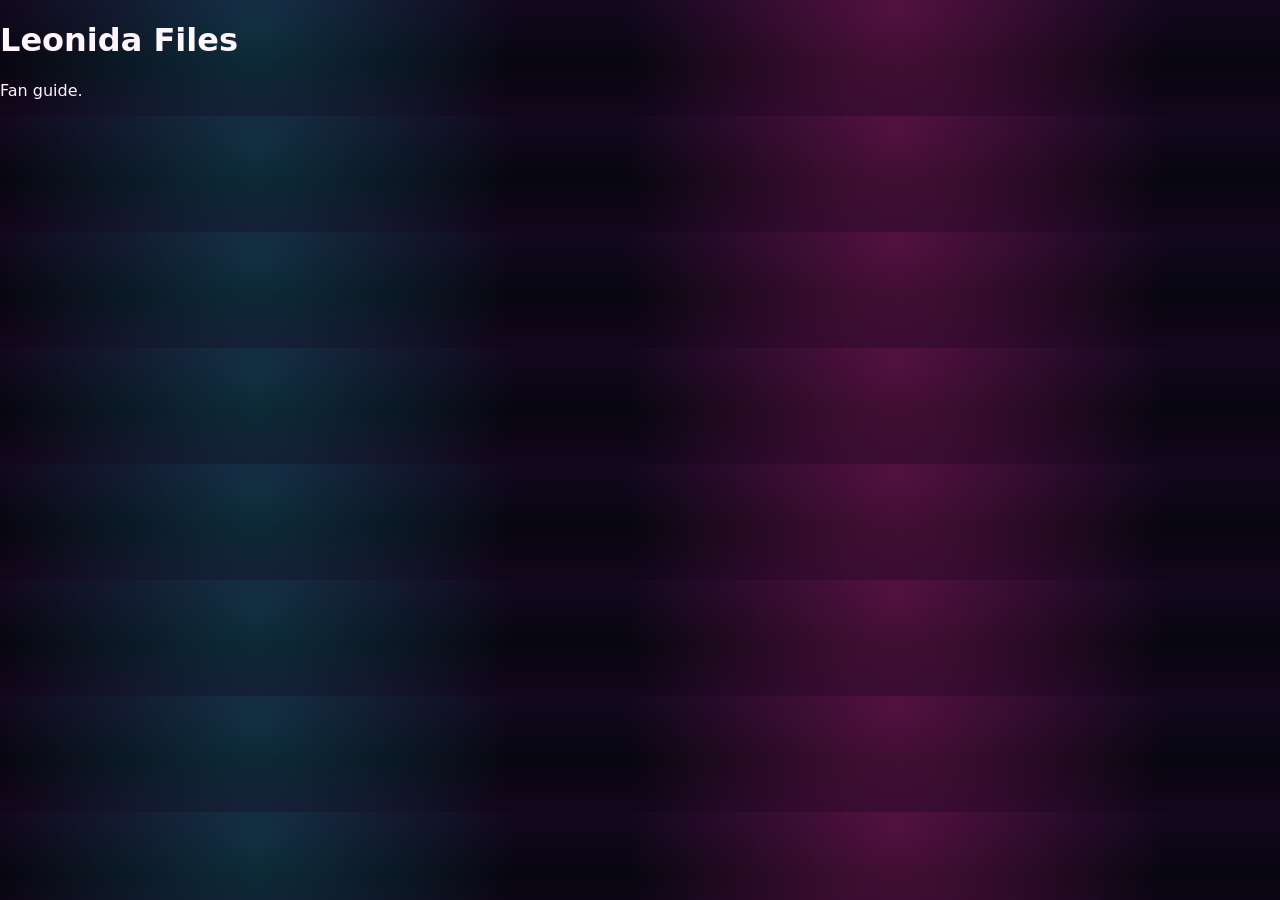
==== commit 9a4fbbca: "Update homepage content" ====
--- a/index.html
+++ b/index.html
@@ -1 +1 @@
-<!doctype html><html><head><meta charset="utf-8"><title>Leonida Files</title><link rel="stylesheet" href="styles.css"></head><body><h1>Leonida Files</h1><p>Site update in progress.</p><script src="script.js"></script></body></html>+<!doctype html><html><head><meta charset="utf-8"><title>Leonida Files</title><link rel="stylesheet" href="styles.css"></head><body><h1>Leonida Files</h1><p>Fan guide.</p><script src="script.js"></script></body></html>
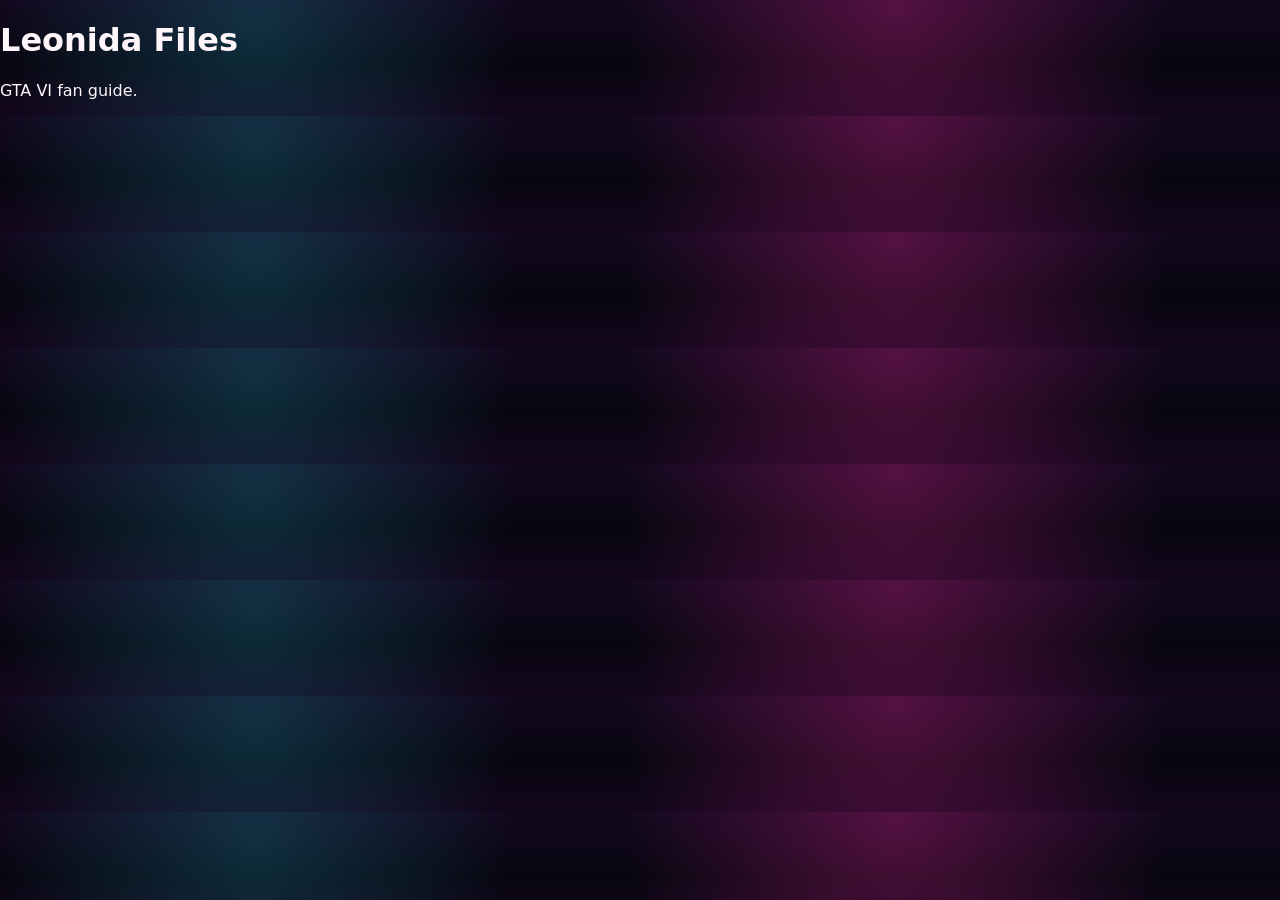
==== commit 30db2d35: "Update homepage content" ====
--- a/index.html
+++ b/index.html
@@ -1 +1 @@
-<!doctype html><html><head><meta charset="utf-8"><title>Leonida Files</title><link rel="stylesheet" href="styles.css"></head><body><h1>Leonida Files</h1><p>Fan guide.</p><script src="script.js"></script></body></html>+<!doctype html><html><head><meta charset="utf-8"><title>Leonida Files</title><link rel="stylesheet" href="styles.css"></head><body><h1>Leonida Files</h1><p>G&#84;A VI fan guide.</p><script src="script.js"></script></body></html>
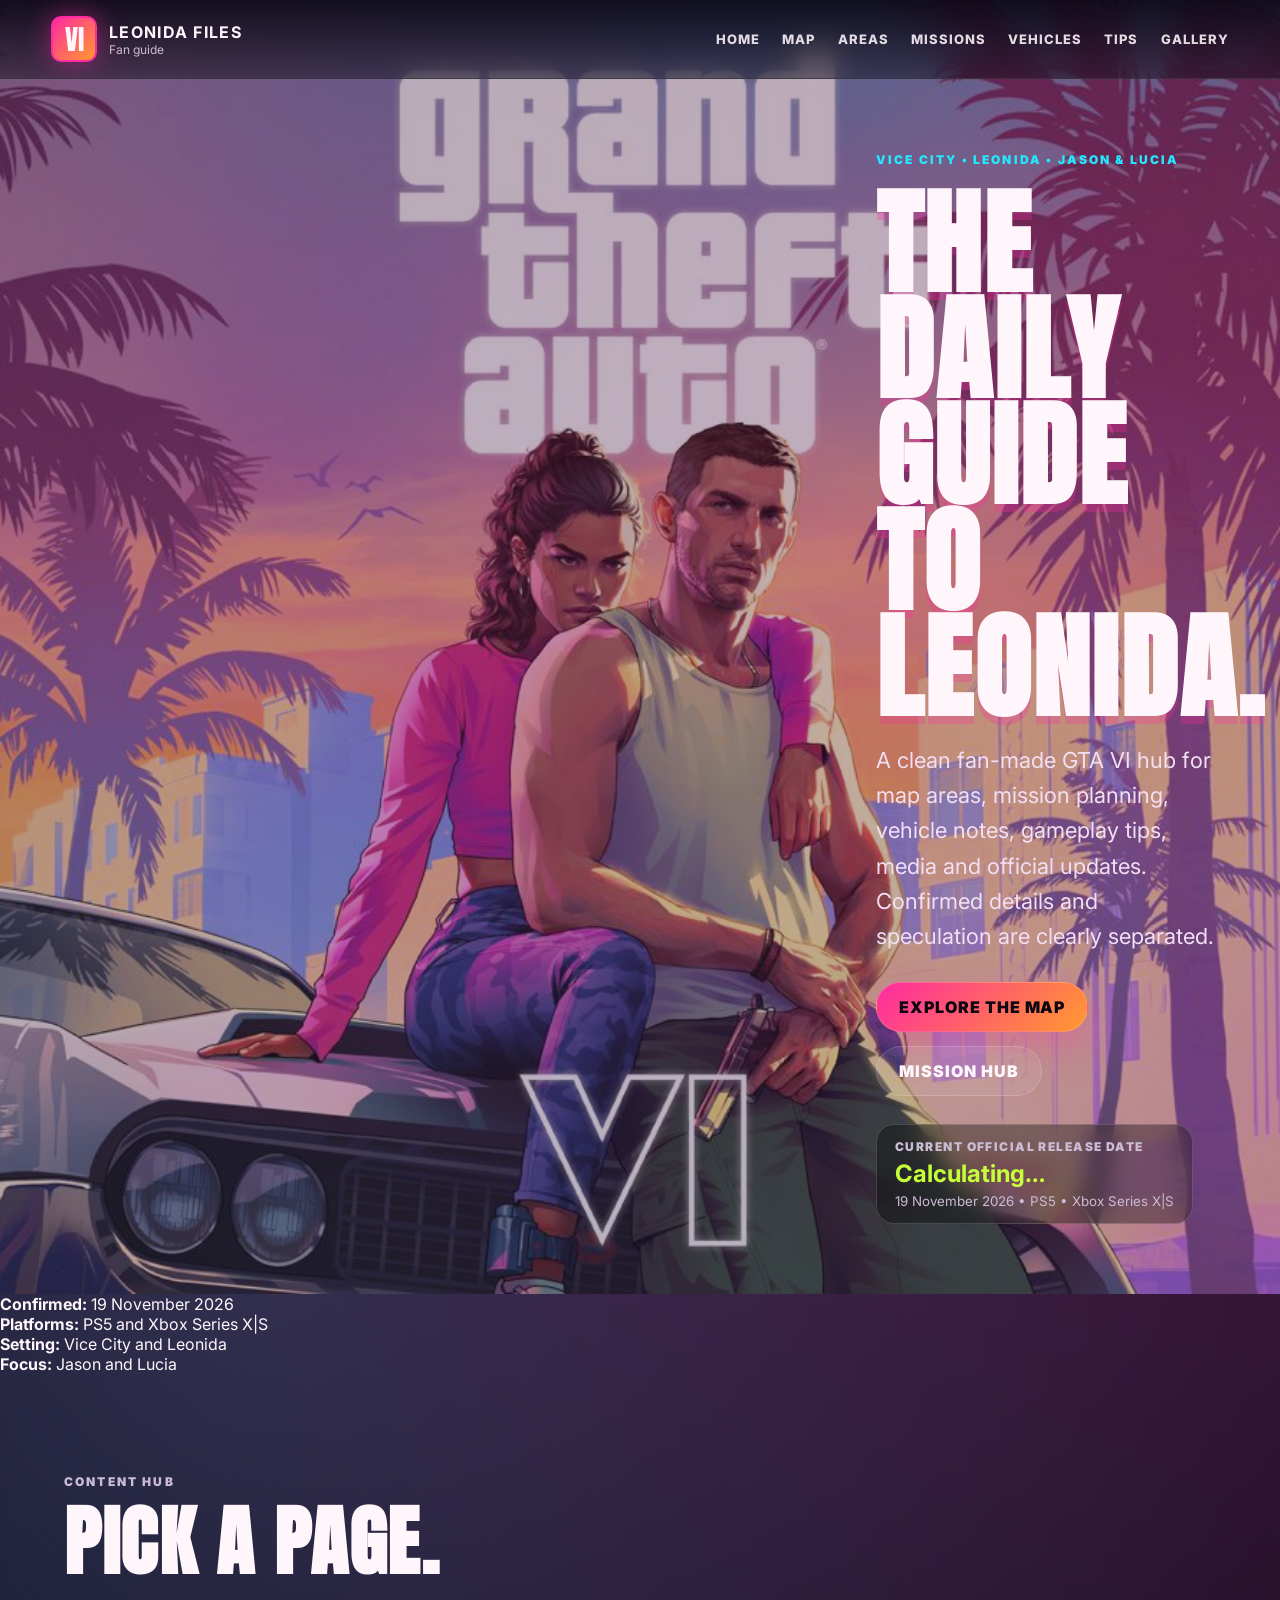
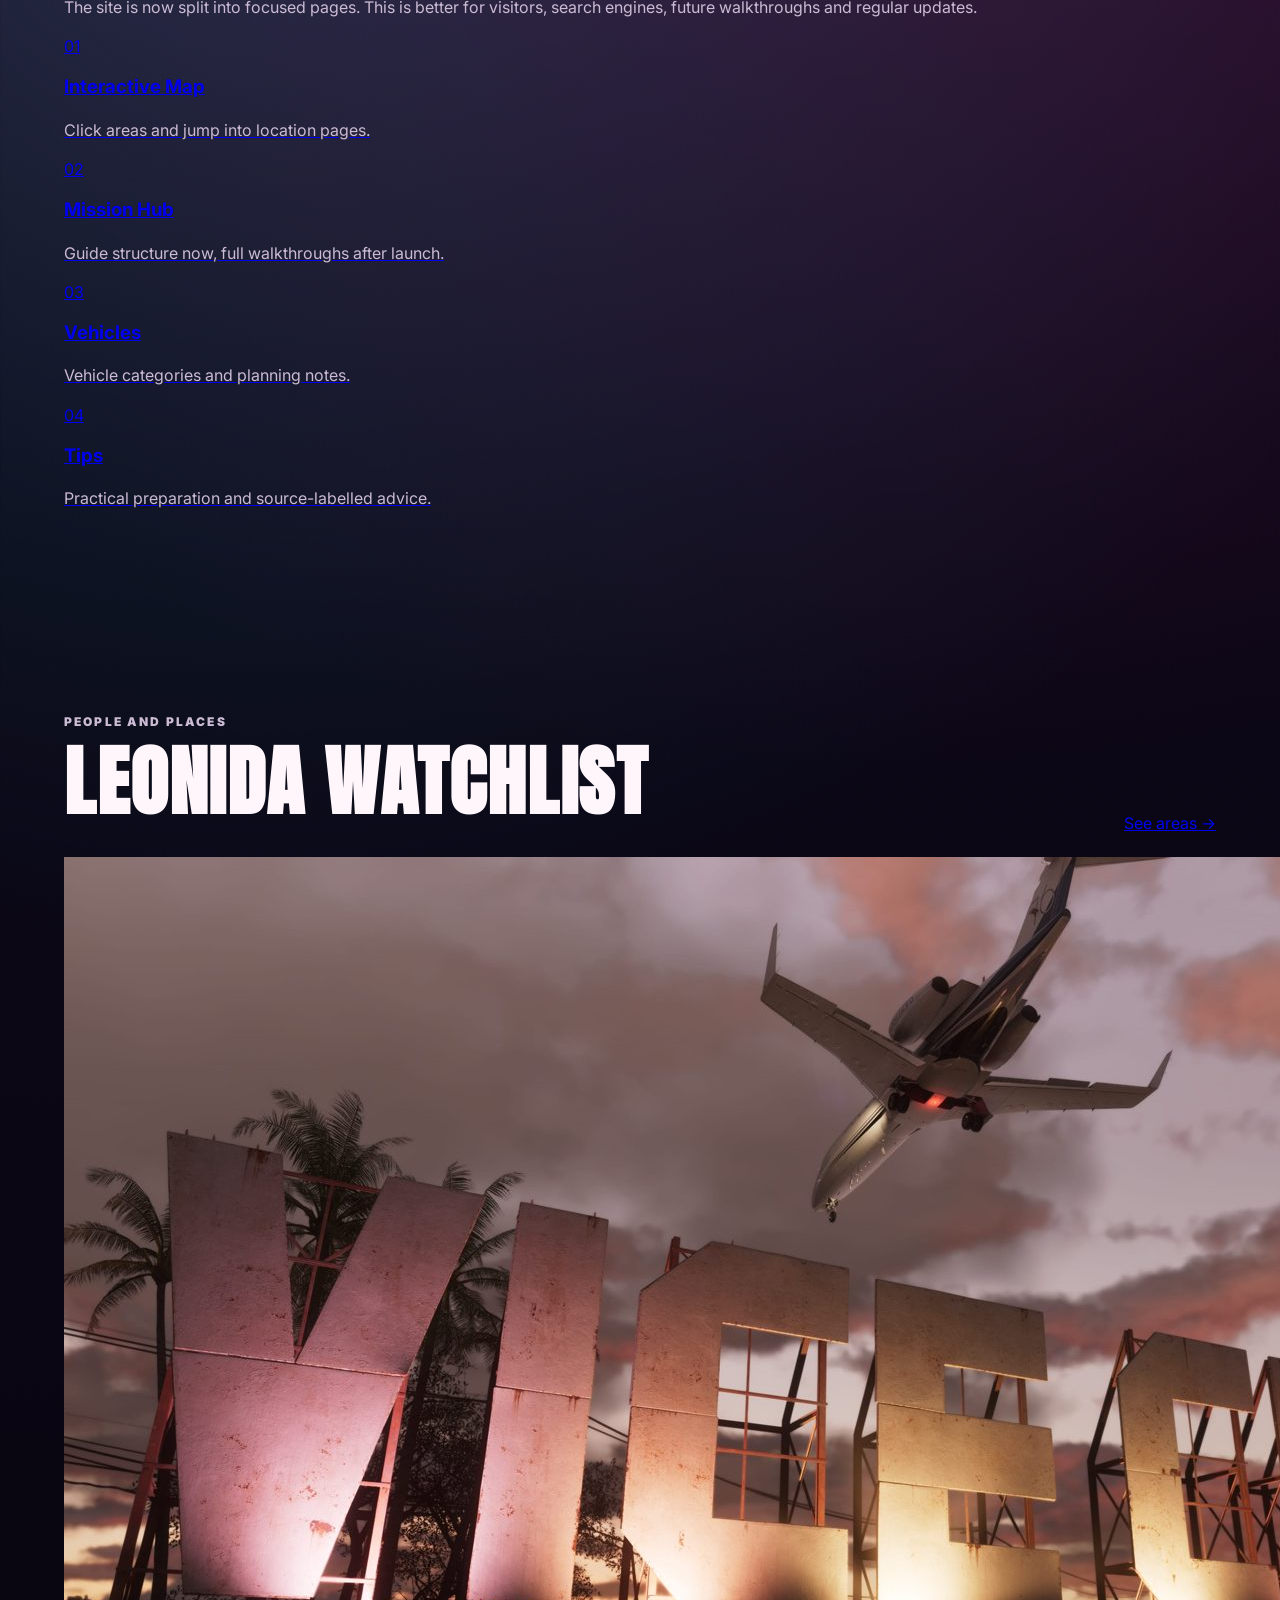
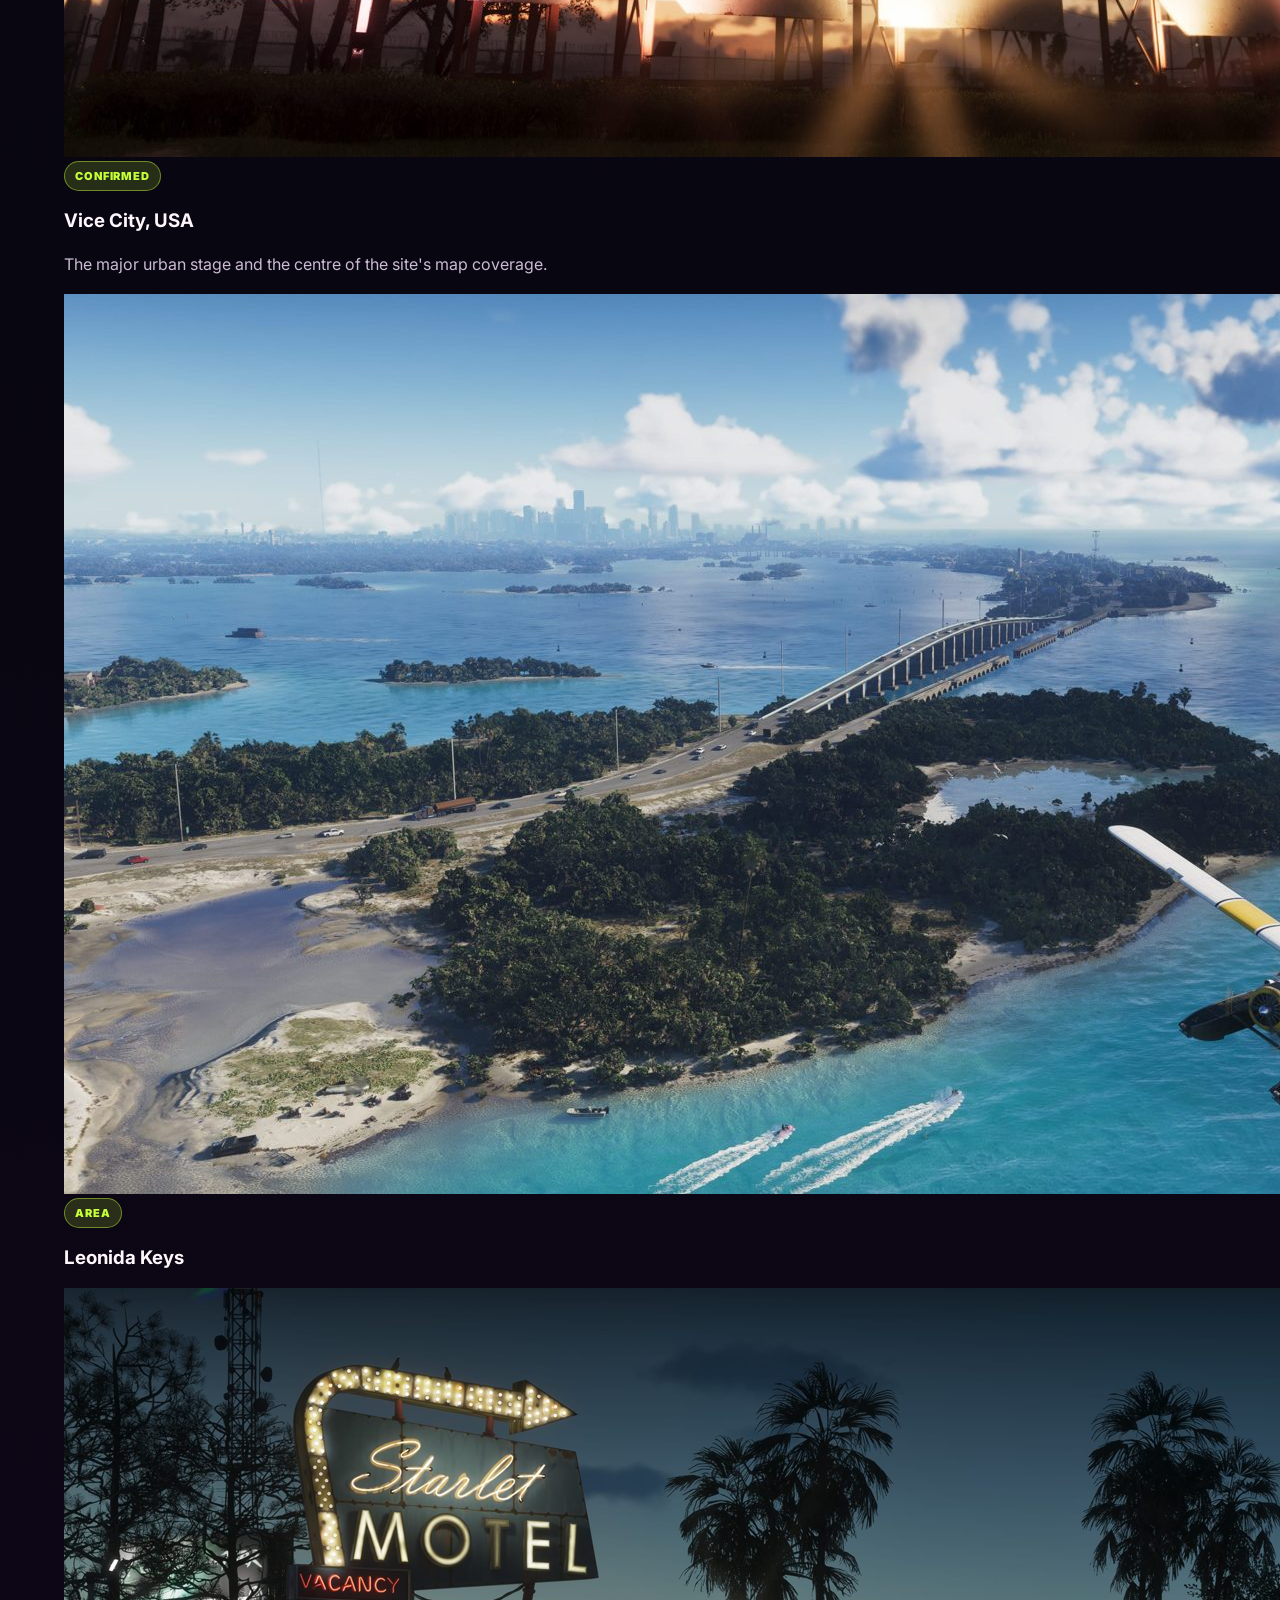
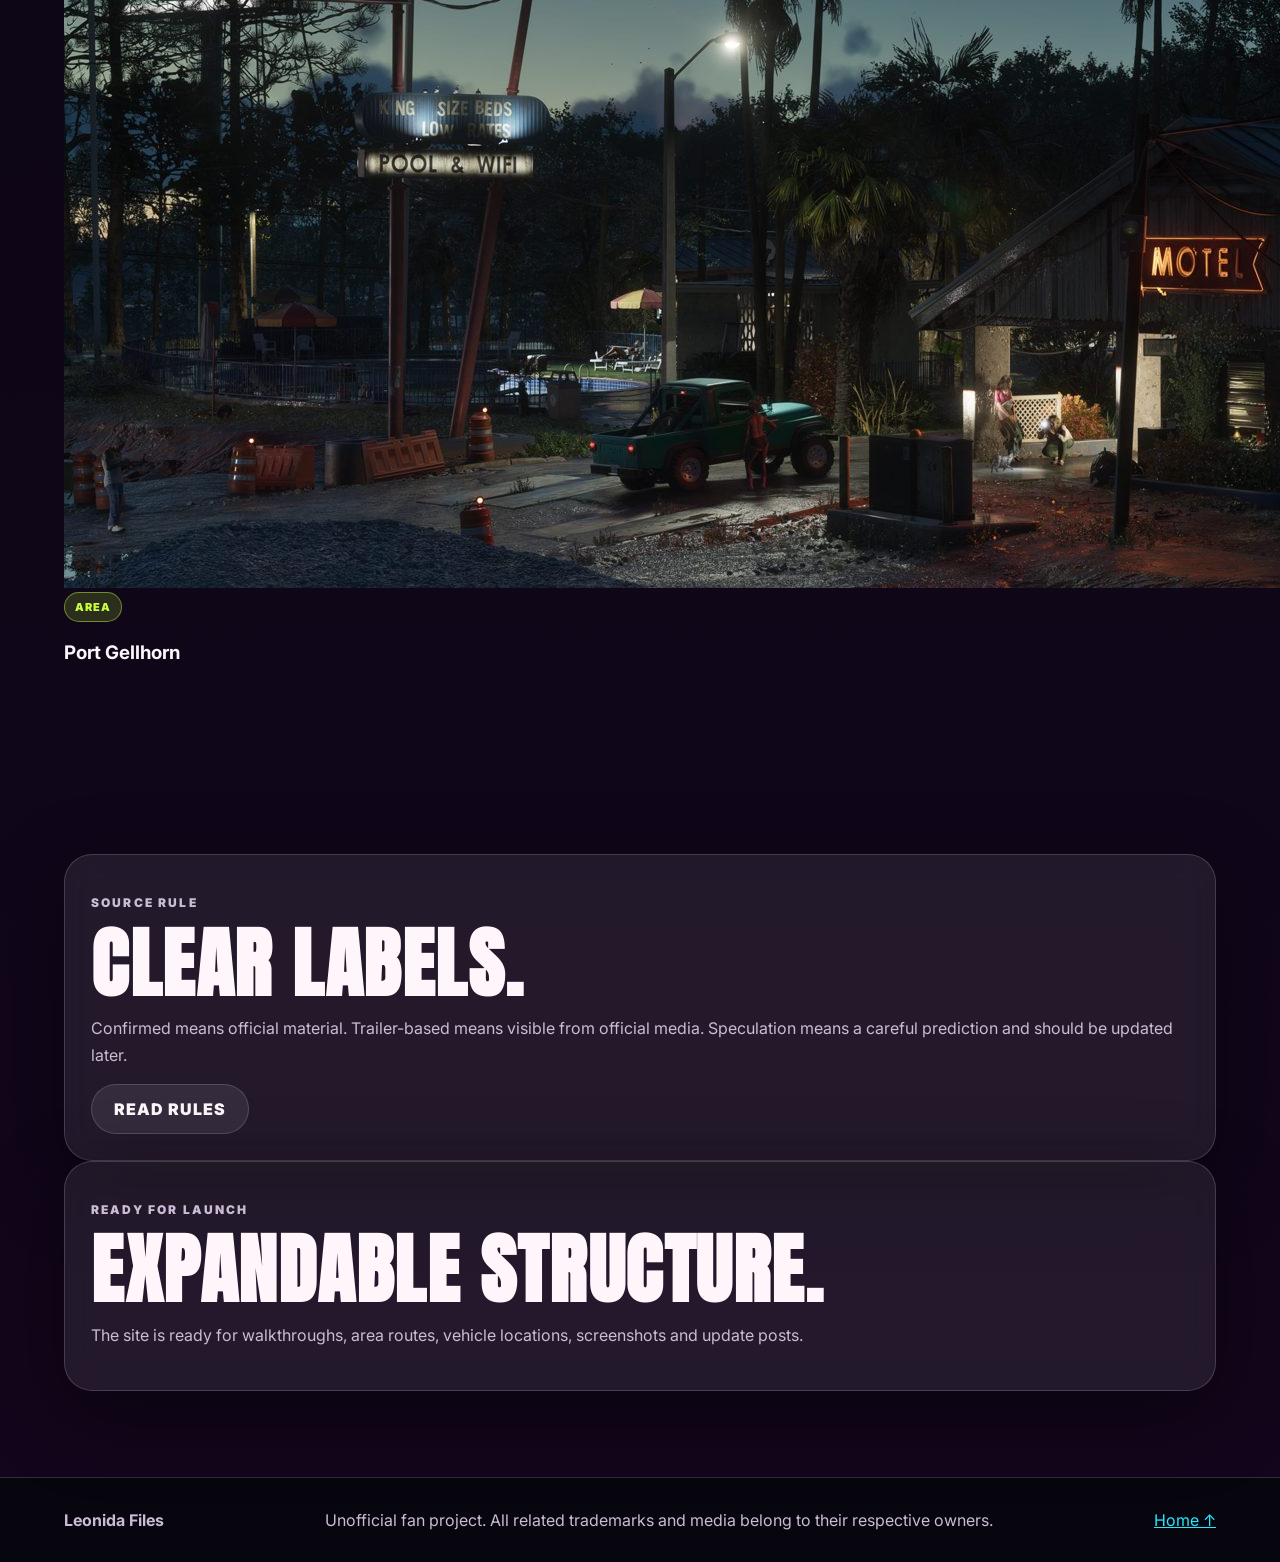
==== commit 5eebc247: "Build multi-page fan guide homepage" ====
--- a/index.html
+++ b/index.html
@@ -1 +1,20 @@
-<!doctype html><html><head><meta charset="utf-8"><title>Leonida Files</title><link rel="stylesheet" href="styles.css"></head><body><h1>Leonida Files</h1><p>G&#84;A VI fan guide.</p><script src="script.js"></script></body></html>+<!doctype html>
+<html lang="en-GB">
+<head>
+<meta charset="utf-8"><meta name="viewport" content="width=device-width,initial-scale=1">
+<title>Leonida Files | G&#84;A VI Fan Guide</title>
+<meta name="description" content="A polished fan guide with confirmed details, Leonida areas, vehicles, missions, tips and media.">
+<link rel="preconnect" href="https://fonts.googleapis.com"><link rel="preconnect" href="https://fonts.gstatic.com" crossorigin>
+<link href="https://fonts.googleapis.com/css2?family=Anton&family=Inter:wght@400;500;700;900&display=swap" rel="stylesheet"><link rel="stylesheet" href="styles.css">
+</head>
+<body data-page="home">
+<header class="site-header"><a class="brand" href="index.html"><span class="brand-mark">VI</span><span><strong>Leonida Files</strong><small>Fan guide</small></span></a><button class="nav-toggle" aria-label="Open navigation">☰</button><nav class="nav"><a href="index.html">Home</a><a href="map.html">Map</a><a href="areas.html">Areas</a><a href="missions.html">Missions</a><a href="vehicles.html">Vehicles</a><a href="tips.html">Tips</a><a href="gallery.html">Gallery</a></nav></header>
+<main>
+<section class="hero"><div class="hero-bg" style="background-image:url('assets/images/art-jason-and-lucia-01-with-logos-landscape.jpg')"></div><div class="hero-shade"></div><div class="hero-content"><p class="eyebrow">Vice City • Leonida • Jason & Lucia</p><h1>The daily guide to Leonida.</h1><p class="hero-copy">A clean fan-made G&#84;A VI hub for map areas, mission planning, vehicle notes, gameplay tips, media and official updates. Confirmed details and speculation are clearly separated.</p><div class="hero-actions"><a class="btn primary" href="map.html">Explore the map</a><a class="btn ghost" href="missions.html">Mission hub</a></div><div class="countdown"><span>Current official release date</span><strong id="countdown">Calculating…</strong><small>19 November 2026 • PS5 • Xbox Series X|S</small></div></div></section>
+<section class="official-strip"><div><b>Confirmed:</b> 19 November 2026</div><div><b>Platforms:</b> PS5 and Xbox Series X|S</div><div><b>Setting:</b> Vice City and Leonida</div><div><b>Focus:</b> Jason and Lucia</div></section>
+<section class="section grid-intro"><div><p class="eyebrow">Content hub</p><h2>Pick a page.</h2><p>The site is now split into focused pages. This is better for visitors, search engines, future walkthroughs and regular updates.</p></div><div class="feature-grid"><a class="feature-card" href="map.html"><span>01</span><h3>Interactive Map</h3><p>Click areas and jump into location pages.</p></a><a class="feature-card" href="missions.html"><span>02</span><h3>Mission Hub</h3><p>Guide structure now, full walkthroughs after launch.</p></a><a class="feature-card" href="vehicles.html"><span>03</span><h3>Vehicles</h3><p>Vehicle categories and planning notes.</p></a><a class="feature-card" href="tips.html"><span>04</span><h3>Tips</h3><p>Practical preparation and source-labelled advice.</p></a></div></section>
+<section class="section"><div class="section-head"><div><p class="eyebrow">People and places</p><h2>Leonida watchlist</h2></div><a class="text-link" href="areas.html">See areas →</a></div><div class="media-grid"><article class="media-card large"><img src="assets/images/shot-vice-city-01.jpg" alt="Vice City screenshot"><div><span class="tag confirmed">Confirmed</span><h3>Vice City, USA</h3><p>The major urban stage and the centre of the site's map coverage.</p></div></article><article class="media-card"><img src="assets/images/shot-leonida-keys-01.jpg" alt="Leonida Keys screenshot"><div><span class="tag confirmed">Area</span><h3>Leonida Keys</h3></div></article><article class="media-card"><img src="assets/images/shot-port-gellhorn-01.jpg" alt="Port Gellhorn screenshot"><div><span class="tag confirmed">Area</span><h3>Port Gellhorn</h3></div></article></div></section>
+<section class="section two-col"><div class="panel"><p class="eyebrow">Source rule</p><h2>Clear labels.</h2><p>Confirmed means official material. Trailer-based means visible from official media. Speculation means a careful prediction and should be updated later.</p><a class="btn ghost" href="tips.html#source-rules">Read rules</a></div><div class="panel accent"><p class="eyebrow">Ready for launch</p><h2>Expandable structure.</h2><p>The site is ready for walkthroughs, area routes, vehicle locations, screenshots and update posts.</p></div></section>
+</main>
+<footer class="footer"><strong>Leonida Files</strong><span>Unofficial fan project. All related trademarks and media belong to their respective owners.</span><a href="index.html">Home ↑</a></footer><script src="script.js"></script>
+</body></html>
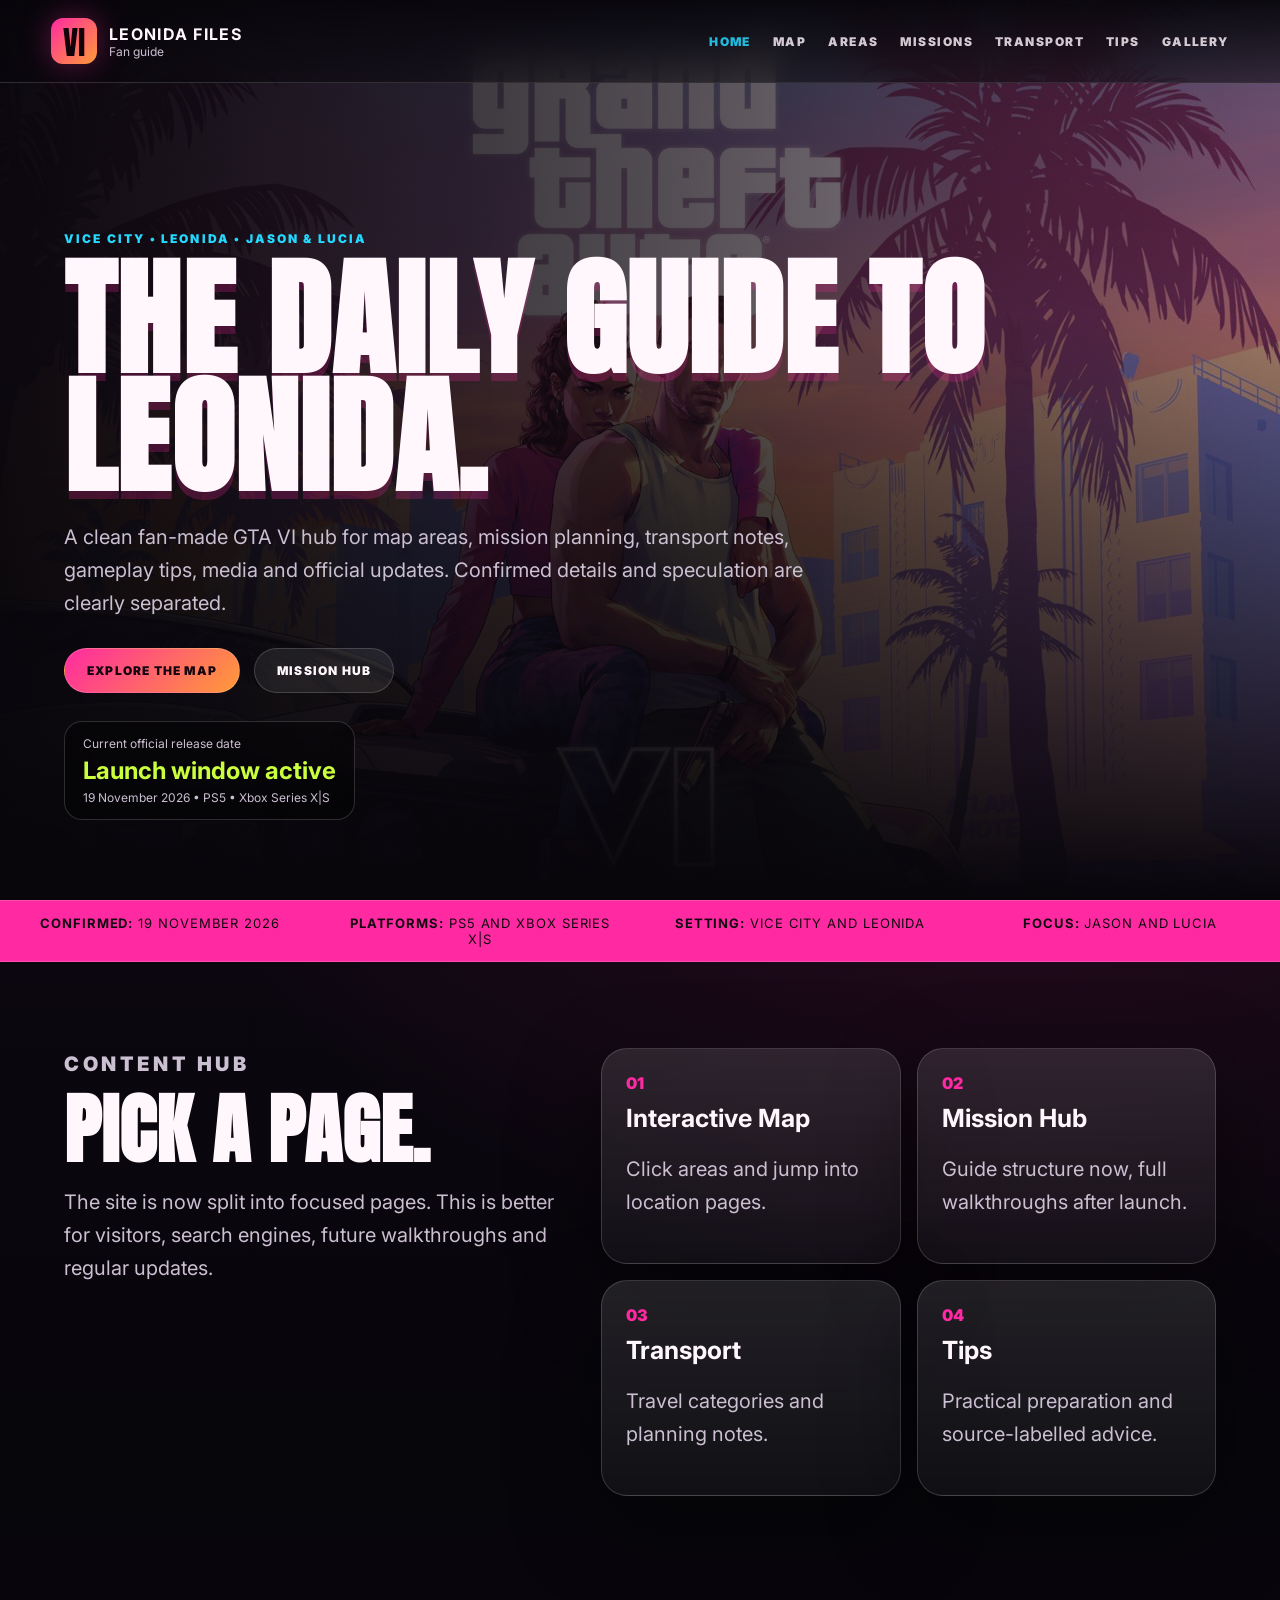
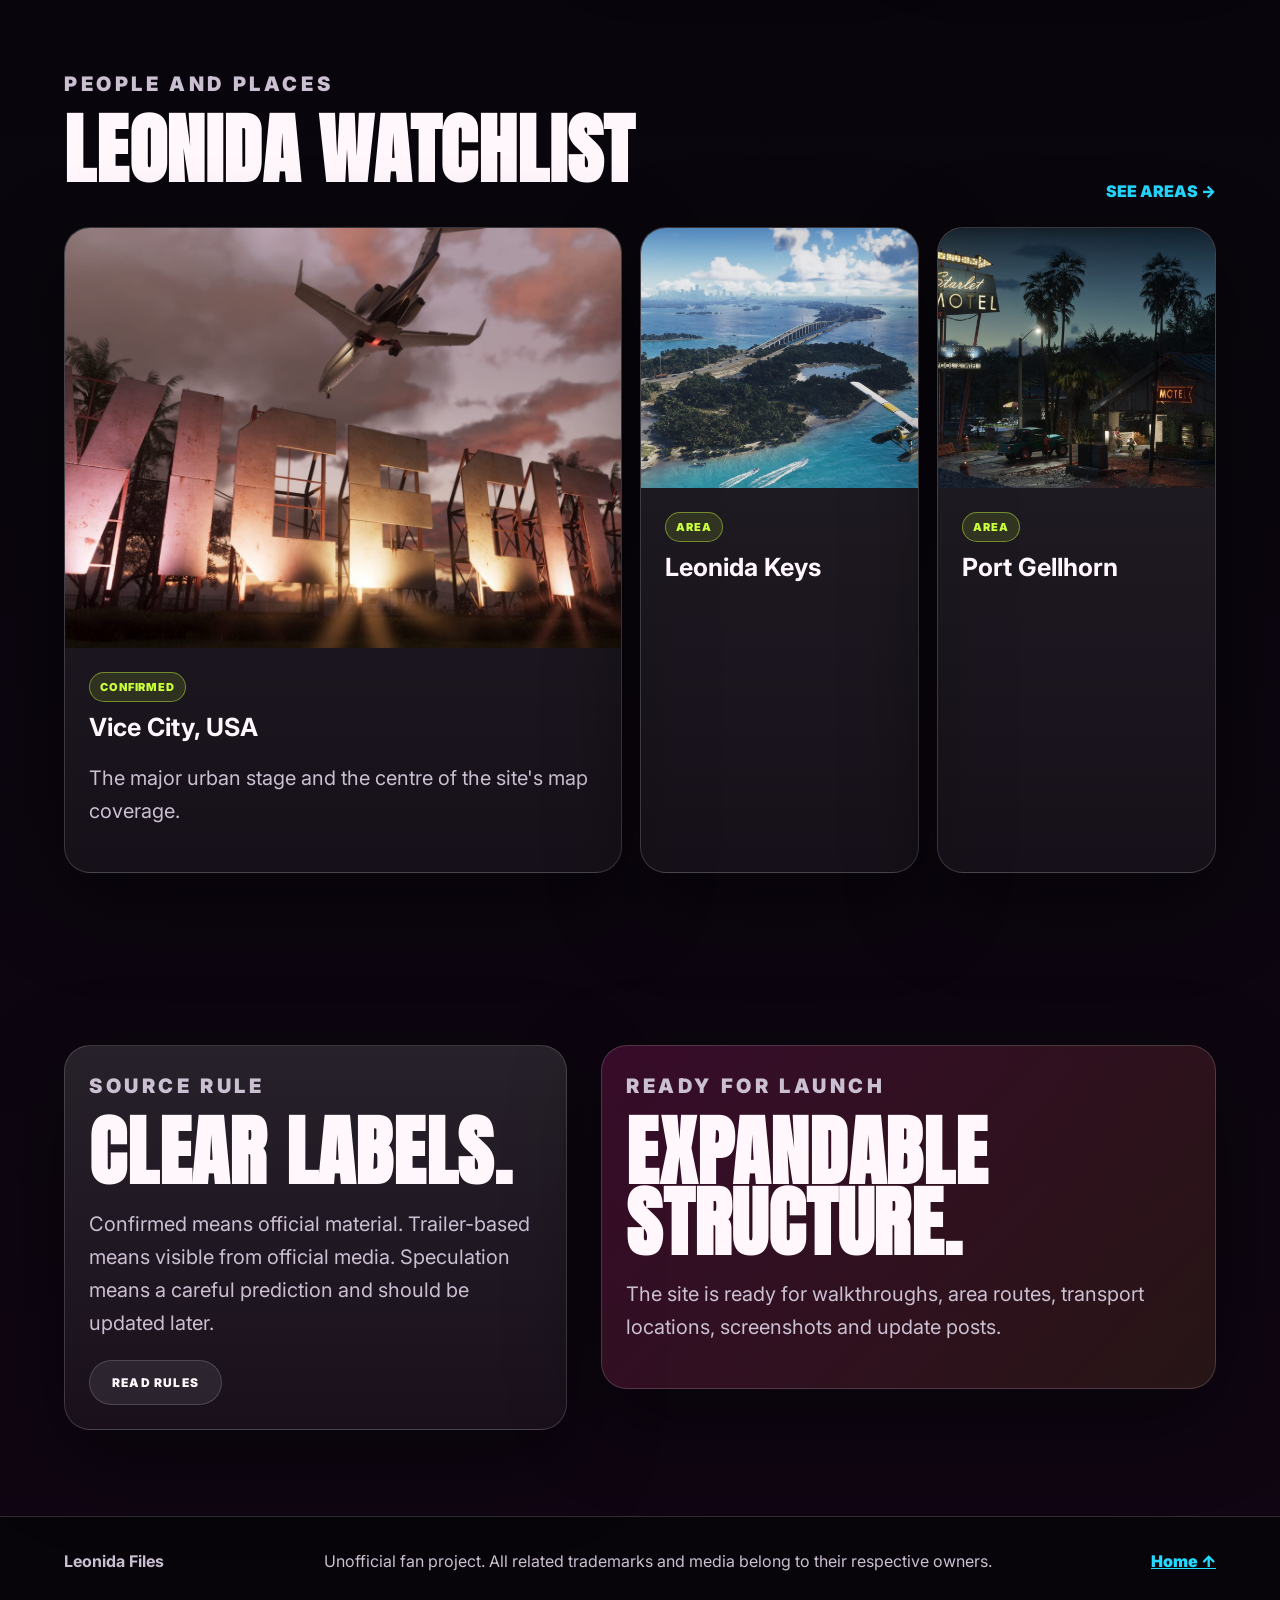
==== commit c5d98c4f: "Point homepage navigation to transport page" ====
--- a/index.html
+++ b/index.html
@@ -3,18 +3,18 @@
 <head>
 <meta charset="utf-8"><meta name="viewport" content="width=device-width,initial-scale=1">
 <title>Leonida Files | G&#84;A VI Fan Guide</title>
-<meta name="description" content="A polished fan guide with confirmed details, Leonida areas, vehicles, missions, tips and media.">
+<meta name="description" content="A polished fan guide with confirmed details, Leonida areas, transport, missions, tips and media.">
 <link rel="preconnect" href="https://fonts.googleapis.com"><link rel="preconnect" href="https://fonts.gstatic.com" crossorigin>
 <link href="https://fonts.googleapis.com/css2?family=Anton&family=Inter:wght@400;500;700;900&display=swap" rel="stylesheet"><link rel="stylesheet" href="styles.css">
 </head>
 <body data-page="home">
-<header class="site-header"><a class="brand" href="index.html"><span class="brand-mark">VI</span><span><strong>Leonida Files</strong><small>Fan guide</small></span></a><button class="nav-toggle" aria-label="Open navigation">☰</button><nav class="nav"><a href="index.html">Home</a><a href="map.html">Map</a><a href="areas.html">Areas</a><a href="missions.html">Missions</a><a href="vehicles.html">Vehicles</a><a href="tips.html">Tips</a><a href="gallery.html">Gallery</a></nav></header>
+<header class="site-header"><a class="brand" href="index.html"><span class="brand-mark">VI</span><span><strong>Leonida Files</strong><small>Fan guide</small></span></a><button class="nav-toggle" aria-label="Open navigation">☰</button><nav class="nav"><a href="index.html">Home</a><a href="map.html">Map</a><a href="areas.html">Areas</a><a href="missions.html">Missions</a><a href="transport.html">Transport</a><a href="tips.html">Tips</a><a href="gallery.html">Gallery</a></nav></header>
 <main>
-<section class="hero"><div class="hero-bg" style="background-image:url('assets/images/art-jason-and-lucia-01-with-logos-landscape.jpg')"></div><div class="hero-shade"></div><div class="hero-content"><p class="eyebrow">Vice City • Leonida • Jason & Lucia</p><h1>The daily guide to Leonida.</h1><p class="hero-copy">A clean fan-made G&#84;A VI hub for map areas, mission planning, vehicle notes, gameplay tips, media and official updates. Confirmed details and speculation are clearly separated.</p><div class="hero-actions"><a class="btn primary" href="map.html">Explore the map</a><a class="btn ghost" href="missions.html">Mission hub</a></div><div class="countdown"><span>Current official release date</span><strong id="countdown">Calculating…</strong><small>19 November 2026 • PS5 • Xbox Series X|S</small></div></div></section>
+<section class="hero"><div class="hero-bg" style="background-image:url('assets/images/art-jason-and-lucia-01-with-logos-landscape.jpg')"></div><div class="hero-shade"></div><div class="hero-content"><p class="eyebrow">Vice City • Leonida • Jason & Lucia</p><h1>The daily guide to Leonida.</h1><p class="hero-copy">A clean fan-made G&#84;A VI hub for map areas, mission planning, transport notes, gameplay tips, media and official updates. Confirmed details and speculation are clearly separated.</p><div class="hero-actions"><a class="btn primary" href="map.html">Explore the map</a><a class="btn ghost" href="missions.html">Mission hub</a></div><div class="countdown"><span>Current official release date</span><strong id="countdown">Calculating…</strong><small>19 November 2026 • PS5 • Xbox Series X|S</small></div></div></section>
 <section class="official-strip"><div><b>Confirmed:</b> 19 November 2026</div><div><b>Platforms:</b> PS5 and Xbox Series X|S</div><div><b>Setting:</b> Vice City and Leonida</div><div><b>Focus:</b> Jason and Lucia</div></section>
-<section class="section grid-intro"><div><p class="eyebrow">Content hub</p><h2>Pick a page.</h2><p>The site is now split into focused pages. This is better for visitors, search engines, future walkthroughs and regular updates.</p></div><div class="feature-grid"><a class="feature-card" href="map.html"><span>01</span><h3>Interactive Map</h3><p>Click areas and jump into location pages.</p></a><a class="feature-card" href="missions.html"><span>02</span><h3>Mission Hub</h3><p>Guide structure now, full walkthroughs after launch.</p></a><a class="feature-card" href="vehicles.html"><span>03</span><h3>Vehicles</h3><p>Vehicle categories and planning notes.</p></a><a class="feature-card" href="tips.html"><span>04</span><h3>Tips</h3><p>Practical preparation and source-labelled advice.</p></a></div></section>
+<section class="section grid-intro"><div><p class="eyebrow">Content hub</p><h2>Pick a page.</h2><p>The site is now split into focused pages. This is better for visitors, search engines, future walkthroughs and regular updates.</p></div><div class="feature-grid"><a class="feature-card" href="map.html"><span>01</span><h3>Interactive Map</h3><p>Click areas and jump into location pages.</p></a><a class="feature-card" href="missions.html"><span>02</span><h3>Mission Hub</h3><p>Guide structure now, full walkthroughs after launch.</p></a><a class="feature-card" href="transport.html"><span>03</span><h3>Transport</h3><p>Travel categories and planning notes.</p></a><a class="feature-card" href="tips.html"><span>04</span><h3>Tips</h3><p>Practical preparation and source-labelled advice.</p></a></div></section>
 <section class="section"><div class="section-head"><div><p class="eyebrow">People and places</p><h2>Leonida watchlist</h2></div><a class="text-link" href="areas.html">See areas →</a></div><div class="media-grid"><article class="media-card large"><img src="assets/images/shot-vice-city-01.jpg" alt="Vice City screenshot"><div><span class="tag confirmed">Confirmed</span><h3>Vice City, USA</h3><p>The major urban stage and the centre of the site's map coverage.</p></div></article><article class="media-card"><img src="assets/images/shot-leonida-keys-01.jpg" alt="Leonida Keys screenshot"><div><span class="tag confirmed">Area</span><h3>Leonida Keys</h3></div></article><article class="media-card"><img src="assets/images/shot-port-gellhorn-01.jpg" alt="Port Gellhorn screenshot"><div><span class="tag confirmed">Area</span><h3>Port Gellhorn</h3></div></article></div></section>
-<section class="section two-col"><div class="panel"><p class="eyebrow">Source rule</p><h2>Clear labels.</h2><p>Confirmed means official material. Trailer-based means visible from official media. Speculation means a careful prediction and should be updated later.</p><a class="btn ghost" href="tips.html#source-rules">Read rules</a></div><div class="panel accent"><p class="eyebrow">Ready for launch</p><h2>Expandable structure.</h2><p>The site is ready for walkthroughs, area routes, vehicle locations, screenshots and update posts.</p></div></section>
+<section class="section two-col"><div class="panel"><p class="eyebrow">Source rule</p><h2>Clear labels.</h2><p>Confirmed means official material. Trailer-based means visible from official media. Speculation means a careful prediction and should be updated later.</p><a class="btn ghost" href="tips.html#source-rules">Read rules</a></div><div class="panel accent"><p class="eyebrow">Ready for launch</p><h2>Expandable structure.</h2><p>The site is ready for walkthroughs, area routes, transport locations, screenshots and update posts.</p></div></section>
 </main>
 <footer class="footer"><strong>Leonida Files</strong><span>Unofficial fan project. All related trademarks and media belong to their respective owners.</span><a href="index.html">Home ↑</a></footer><script src="script.js"></script>
 </body></html>
--- a/styles.css
+++ b/styles.css
@@ -1,3 +1 @@
-:root{--bg:#090713;--ink:#fff6fb;--muted:#cbbbd4;--pink:#ff2aa1;--orange:#ff9a2e;--cyan:#24e8ff;--violet:#7a39ff;--lime:#c5ff39;--card:rgba(255,255,255,.08);--line:rgba(255,255,255,.16);--shadow:0 25px 80px rgba(0,0,0,.45)}
-*{box-sizing:border-box}html{scroll-behavior:smooth}body{margin:0;background:radial-gradient(circle at 70% 10%,rgba(255,42,161,.28),transparent 30%),radial-gradient(circle at 20% 20%,rgba(36,232,255,.18),transparent 25%),linear-gradient(180deg,#12081e 0%,#080611 55%,#13061c 100%);color:var(--ink);font-family:Inter,system-ui,Segoe UI,sans-serif;overflow-x:hidden}.grain{position:fixed;inset:0;pointer-events:none;opacity:.12;z-index:99;background-image:url("data:image/svg+xml,%3Csvg viewBox='0 0 350 350' xmlns='http://www.w3.org/2000/svg'%3E%3Cfilter id='n'%3E%3CfeTurbulence type='fractalNoise' baseFrequency='.8' numOctaves='3' stitchTiles='stitch'/%3E%3C/filter%3E%3Crect width='100%25' height='100%25' filter='url(%23n)' opacity='.6'/%3E%3C/svg%3E")}.site-header{position:fixed;top:0;left:0;right:0;z-index:20;display:flex;align-items:center;justify-content:space-between;padding:16px clamp(18px,4vw,64px);background:linear-gradient(180deg,rgba(9,7,19,.9),rgba(9,7,19,.45));backdrop-filter:blur(15px);border-bottom:1px solid var(--line)}.brand{display:flex;gap:12px;align-items:center;text-decoration:none;color:var(--ink)}.brand-mark{display:grid;place-items:center;width:46px;height:46px;border:2px solid var(--pink);font-family:Anton,sans-serif;font-size:28px;line-height:1;background:linear-gradient(135deg,var(--pink),var(--orange));box-shadow:0 0 28px rgba(255,42,161,.5);border-radius:10px}.brand strong{display:block;text-transform:uppercase;letter-spacing:.08em}.brand small{display:block;color:var(--muted);font-size:12px}.nav{display:flex;gap:22px}.nav a{color:var(--ink);text-decoration:none;font-weight:800;text-transform:uppercase;font-size:13px;letter-spacing:.08em;opacity:.88}.nav a:hover{color:var(--cyan)}.nav-toggle{display:none}.hero{min-height:100vh;position:relative;display:grid;grid-template-columns:minmax(0,1fr) 340px;align-items:end;gap:24px;padding:140px clamp(18px,5vw,80px) 70px}.hero-bg{position:absolute;inset:0;background:url('assets/images/art-jason-and-lucia-01-with-logos-landscape.jpg') center/cover no-repeat;filter:saturate(1.2);opacity:.65}.hero-overlay{position:absolute;inset:0;background:linear-gradient(90deg,rgba(9,7,19,.95) 0%,rgba(9,7,19,.6) 45%,rgba(9,7,19,.25)),linear-gradient(0deg,rgba(9,7,19,1),transparent 55%)}.hero-content,.wanted-card{position:relative;z-index:1}.eyebrow{color:var(--cyan);text-transform:uppercase;letter-spacing:.18em;font-size:12px;font-weight:900}.hero h1,.section h2{font-family:Anton,sans-serif;text-transform:uppercase;letter-spacing:.02em;line-height:.92;margin:.2em 0}.hero h1{font-size:clamp(54px,9vw,132px);max-width:950px;text-shadow:0 8px 0 rgba(255,42,161,.28)}.hero-copy{max-width:700px;color:#f3dff4;font-size:clamp(17px,2vw,22px);line-height:1.6}.hero-actions{display:flex;gap:14px;flex-wrap:wrap;margin:28px 0}.btn{display:inline-flex;align-items:center;justify-content:center;padding:14px 22px;border-radius:999px;font-weight:900;text-decoration:none;text-transform:uppercase;letter-spacing:.06em;border:1px solid var(--line);transition:.2s}.btn.primary{background:linear-gradient(135deg,var(--pink),var(--orange));color:#100612;box-shadow:0 15px 35px rgba(255,42,161,.3)}.btn.ghost{color:var(--ink);background:rgba(255,255,255,.08)}.btn:hover{transform:translateY(-2px)}.countdown{display:inline-flex;flex-direction:column;gap:5px;padding:14px 18px;border:1px solid var(--line);background:rgba(0,0,0,.35);border-radius:18px;backdrop-filter:blur(12px)}.countdown span,.stat-card span{color:var(--muted);font-size:12px;text-transform:uppercase;font-weight:900;letter-spacing:.12em}.countdown strong{font-size:24px;color:var(--lime)}.countdown small{color:var(--muted)}.wanted-card{align-self:end;padding:26px;border-radius:26px;background:linear-gradient(180deg,rgba(255,255,255,.14),rgba(255,255,255,.06));border:1px solid var(--line);box-shadow:var(--shadow);backdrop-filter:blur(18px);transform:rotate(1.5deg)}.wanted-card h2{font-family:Anton;font-size:34px;line-height:1;margin:12px 0}.stamp,.tag{display:inline-flex;padding:7px 10px;border-radius:999px;font-size:11px;font-weight:1000;text-transform:uppercase;letter-spacing:.08em}.stamp,.tag.confirmed{background:rgba(197,255,57,.16);color:var(--lime);border:1px solid rgba(197,255,57,.45)}.ticker{border-block:1px solid var(--line);overflow:hidden;background:#ff2aa1;color:#120612;font-weight:1000;text-transform:uppercase;letter-spacing:.08em}.ticker div{white-space:nowrap;animation:ticker 26s linear infinite;padding:12px 0}@keyframes ticker{from{transform:translateX(100%)}to{transform:translateX(-100%)}}.section{padding:86px clamp(18px,5vw,80px)}.intro-grid,.feature-split{display:grid;grid-template-columns:1fr 1fr;gap:32px;align-items:center}.section h2{font-size:clamp(40px,6vw,82px)}.section p{color:var(--muted);line-height:1.65}.control-panel,.panel,.quiz-card,.sources{padding:26px;border-radius:28px;background:var(--card);border:1px solid var(--line);box-shadow:var(--shadow);backdrop-filter:blur(16px)}.control-panel label{display:block;margin-bottom:10px;font-weight:900;text-transform:uppercase;letter-spacing:.08em}input[type=search]{width:100%;padding:16px 18px;border-radius:16px;border:1px solid var(--line);background:rgba(0,0,0,.38);color:var(--ink);font-size:16px;outline:none}input[type=search]:focus{border-color:var(--cyan);box-shadow:0 0 0 4px rgba(36,232,255,.14)}.filters,.tabs,.quiz-options{display:flex;gap:10px;flex-wrap:wrap;margin-top:14px}.filter,.tab,.quiz-options button,.pin,.close{cursor:pointer;border:1px solid var(--line);background:rgba(255,255,255,.08);color:var(--ink);border-radius:999px;padding:10px 14px;font-weight:900}.filter.active,.tab.active,.quiz-options button:hover{background:var(--cyan);color:#061115}.card-grid{display:grid;grid-template-columns:repeat(3,minmax(0,1fr));gap:20px;padding-top:20px}.intel-card,.mode-grid article{border:1px solid var(--line);background:linear-gradient(180deg,rgba(255,255,255,.11),rgba(255,255,255,.045));padding:22px;border-radius:24px;min-height:250px;position:relative;overflow:hidden;transition:.25s}.intel-card:before{content:"";position:absolute;inset:auto -20% -40% -20%;height:120px;background:radial-gradient(circle,var(--pink),transparent 65%);opacity:.22}.intel-card:hover{transform:translateY(-6px);border-color:rgba(255,255,255,.36)}.intel-card h3,.mode-grid h3{font-size:24px;margin:16px 0 10px}.tag.trailer{background:rgba(36,232,255,.14);color:var(--cyan);border:1px solid rgba(36,232,255,.45)}.tag.gtav{background:rgba(255,154,46,.14);color:var(--orange);border:1px solid rgba(255,154,46,.45)}.tag.speculation{background:rgba(255,42,161,.14);color:#ff87ca;border:1px solid rgba(255,42,161,.45)}.neon-panel{box-shadow:0 0 0 1px rgba(255,42,161,.2),0 40px 100px rgba(255,42,161,.12)}.tab-output{margin-top:20px;padding:18px;border-radius:18px;background:rgba(0,0,0,.3);min-height:150px}.tab-output h3{margin-top:0;color:var(--lime)}.vehicle-showcase{position:relative}.vehicle-showcase img{width:100%;border-radius:30px;border:1px solid var(--line);box-shadow:var(--shadow);aspect-ratio:4/3;object-fit:cover}.glass{background:rgba(9,7,19,.65);border:1px solid var(--line);backdrop-filter:blur(14px)}.stat-card{position:absolute;left:20px;right:20px;bottom:20px;padding:18px;border-radius:20px}.stat-card strong{display:block;margin-top:7px;font-size:20px}.mode-grid{display:grid;grid-template-columns:repeat(4,1fr);gap:18px}.section-head{display:flex;justify-content:space-between;align-items:end;gap:30px;margin-bottom:24px}.section-head p{max-width:580px}.map-board{position:relative;min-height:560px;border:1px solid var(--line);border-radius:36px;overflow:hidden;background:linear-gradient(135deg,rgba(255,154,46,.25),rgba(36,232,255,.12)),url('assets/images/shot-leonida-keys-01.jpg') center/cover no-repeat;box-shadow:var(--shadow)}.map-board:after{content:"";position:absolute;inset:0;background:linear-gradient(180deg,rgba(9,7,19,.2),rgba(9,7,19,.72))}.pin{position:absolute;left:var(--x);top:var(--y);z-index:2;transform:translate(-50%,-50%);background:var(--pink);box-shadow:0 0 0 8px rgba(255,42,161,.18),0 0 30px rgba(255,42,161,.6)}.pin span{display:none;position:absolute;top:120%;left:50%;transform:translateX(-50%);white-space:nowrap;background:#120612;padding:8px 10px;border-radius:10px}.pin:hover span{display:block}.place-card{position:absolute;z-index:3;left:24px;bottom:24px;right:24px;max-width:520px;padding:24px;border-radius:24px;background:rgba(9,7,19,.72);border:1px solid var(--line);backdrop-filter:blur(14px)}.place-card h3{font-size:28px;margin:0}.accordion{display:grid;gap:14px}details{border:1px solid var(--line);background:var(--card);border-radius:20px;padding:18px}summary{font-weight:1000;font-size:18px;cursor:pointer}.quiz-section{display:grid;place-items:center}.quiz-card{max-width:850px;text-align:center}.quiz-options{justify-content:center}.quizResult{display:block}.gallery-grid{display:grid;grid-template-columns:repeat(4,1fr);gap:12px}.gallery-item{border:0;padding:0;background:transparent;border-radius:18px;overflow:hidden;cursor:pointer;position:relative}.gallery-item img{display:block;width:100%;aspect-ratio:4/3;object-fit:cover;filter:saturate(1.05);transition:.25s}.gallery-item:hover img{transform:scale(1.06)}.sources{background:linear-gradient(135deg,rgba(36,232,255,.12),rgba(255,42,161,.09))}.source-links{display:flex;gap:12px;flex-wrap:wrap}.source-links a{color:var(--ink);font-weight:900;border:1px solid var(--line);padding:12px 14px;border-radius:999px;text-decoration:none}.footer{padding:32px clamp(18px,5vw,80px);border-top:1px solid var(--line);display:flex;gap:20px;justify-content:space-between;align-items:center;color:var(--muted);background:#07050e}.footer a{color:var(--cyan)}dialog{width:min(1000px,92vw);border:1px solid var(--line);border-radius:24px;padding:0;background:#090713;box-shadow:var(--shadow)}dialog::backdrop{background:rgba(0,0,0,.78);backdrop-filter:blur(6px)}dialog img{width:100%;display:block;border-radius:24px}.close{position:absolute;right:12px;top:12px;background:#fff;color:#111;font-size:24px;width:44px;height:44px;padding:0}.hidden{display:none!important}
-@media(max-width:980px){.hero{grid-template-columns:1fr}.wanted-card{max-width:460px}.intro-grid,.feature-split{grid-template-columns:1fr}.card-grid{grid-template-columns:repeat(2,1fr)}.mode-grid{grid-template-columns:repeat(2,1fr)}.gallery-grid{grid-template-columns:repeat(3,1fr)}.nav{display:none;position:absolute;top:78px;left:18px;right:18px;flex-direction:column;background:rgba(9,7,19,.95);border:1px solid var(--line);border-radius:20px;padding:20px}.nav.open{display:flex}.nav-toggle{display:block;background:rgba(255,255,255,.08);border:1px solid var(--line);color:var(--ink);border-radius:12px;padding:10px 13px;font-size:22px}}@media(max-width:640px){.hero{padding-top:120px}.hero h1{font-size:52px}.card-grid,.mode-grid,.gallery-grid{grid-template-columns:1fr}.section-head{display:block}.map-board{min-height:520px}.pin span{display:none!important}.footer{display:block}.footer>*{display:block;margin-bottom:10px}}
+:root{--bg:#08060b;--panel:#13101a;--ink:#fff7fb;--muted:#cbbfd2;--pink:#ff2aa1;--orange:#ff9b37;--cyan:#25d8ff;--lime:#caff3d;--line:rgba(255,255,255,.16);--glass:rgba(255,255,255,.08);--shadow:0 30px 90px rgba(0,0,0,.45)}*{box-sizing:border-box}html{scroll-behavior:smooth}body{margin:0;background:radial-gradient(circle at 80% 8%,rgba(255,42,161,.22),transparent 34%),linear-gradient(180deg,#140817,#07060b 45%,#100613);color:var(--ink);font-family:Inter,system-ui,sans-serif;overflow-x:hidden}a{color:inherit}.site-header{position:fixed;inset:0 0 auto 0;z-index:50;display:flex;align-items:center;justify-content:space-between;padding:18px clamp(18px,4vw,64px);background:linear-gradient(180deg,rgba(8,6,11,.95),rgba(8,6,11,.52));backdrop-filter:blur(18px);border-bottom:1px solid var(--line)}.brand{display:flex;align-items:center;gap:12px;text-decoration:none}.brand-mark{display:grid;place-items:center;width:46px;height:46px;border-radius:12px;background:linear-gradient(135deg,var(--pink),var(--orange));font:32px Anton,sans-serif;color:#12030b;box-shadow:0 0 30px rgba(255,42,161,.35)}.brand strong{display:block;text-transform:uppercase;letter-spacing:.08em}.brand small{display:block;color:var(--muted);font-size:12px}.nav{display:flex;gap:22px}.nav a{text-decoration:none;text-transform:uppercase;font-size:12px;letter-spacing:.12em;font-weight:900;color:#f5e9f1;opacity:.85}.nav a:hover,.nav a.active{color:var(--cyan)}.nav-toggle{display:none;background:var(--glass);border:1px solid var(--line);border-radius:12px;color:var(--ink);font-size:24px;padding:8px 12px}.hero{position:relative;min-height:100vh;display:flex;align-items:flex-end;padding:150px clamp(18px,5vw,84px) 80px;overflow:hidden}.hero.small{min-height:62vh}.hero-bg{position:absolute;inset:0;background:center/cover no-repeat;opacity:.72;filter:saturate(1.1)}.hero-shade{position:absolute;inset:0;background:linear-gradient(90deg,rgba(8,6,11,.96),rgba(8,6,11,.62),rgba(8,6,11,.22)),linear-gradient(0deg,var(--bg),transparent 65%)}.hero-content{position:relative;max-width:990px}.eyebrow{margin:0 0 14px;color:var(--cyan);text-transform:uppercase;font-size:12px;letter-spacing:.18em;font-weight:900}.hero h1,.section h2{font-family:Anton,sans-serif;text-transform:uppercase;line-height:.92;letter-spacing:.01em;margin:.05em 0 .2em}.hero h1{font-size:clamp(56px,10vw,144px);text-shadow:0 8px rgba(255,42,161,.22)}.section h2{font-size:clamp(38px,6vw,82px)}.hero-copy,.section p{color:var(--muted);line-height:1.65;font-size:clamp(16px,1.7vw,20px)}.hero-copy{max-width:740px}.hero-actions{display:flex;flex-wrap:wrap;gap:14px;margin:28px 0}.btn{display:inline-flex;align-items:center;justify-content:center;border:1px solid var(--line);border-radius:999px;padding:14px 22px;text-decoration:none;text-transform:uppercase;font-size:12px;letter-spacing:.1em;font-weight:900;transition:.2s}.btn.primary{background:linear-gradient(135deg,var(--pink),var(--orange));color:#170610}.btn.ghost{background:rgba(255,255,255,.08);color:var(--ink)}.btn:hover,.feature-card:hover,.media-card:hover{transform:translateY(-4px)}.countdown{display:inline-flex;flex-direction:column;gap:5px;padding:14px 18px;border-radius:18px;background:rgba(0,0,0,.42);border:1px solid var(--line);backdrop-filter:blur(14px)}.countdown span,.countdown small{color:var(--muted);font-size:12px}.countdown strong{color:var(--lime);font-size:24px}.official-strip{display:grid;grid-template-columns:repeat(4,1fr);border-block:1px solid var(--line);background:#ff2aa1;color:#130812}.official-strip div{padding:14px 18px;text-align:center;font-size:13px;text-transform:uppercase;letter-spacing:.07em}.section{padding:86px clamp(18px,5vw,84px)}.grid-intro,.two-col{display:grid;grid-template-columns:.9fr 1.1fr;gap:34px;align-items:start}.feature-grid{display:grid;grid-template-columns:repeat(2,1fr);gap:16px}.feature-card,.panel,.media-card,.area-card,.guide-card,.vehicle-card{display:block;text-decoration:none;border:1px solid var(--line);border-radius:26px;background:linear-gradient(180deg,rgba(255,255,255,.11),rgba(255,255,255,.045));box-shadow:var(--shadow);overflow:hidden;transition:.2s}.feature-card{padding:24px}.feature-card span{color:var(--pink);font-weight:900}.feature-card h3,.panel h3,.media-card h3,.area-card h3,.guide-card h3,.vehicle-card h3{font-size:25px;margin:10px 0}.section-head{display:flex;justify-content:space-between;gap:22px;align-items:end;margin-bottom:26px}.text-link{color:var(--cyan);font-weight:900;text-transform:uppercase;text-decoration:none}.media-grid{display:grid;grid-template-columns:2fr 1fr 1fr;gap:18px}.media-card img{width:100%;height:260px;object-fit:cover;display:block}.media-card.large img{height:420px}.media-card div,.panel{padding:24px}.tag{display:inline-flex;border-radius:999px;padding:7px 10px;font-size:11px;font-weight:900;text-transform:uppercase;letter-spacing:.08em;border:1px solid rgba(202,255,61,.44);color:var(--lime);background:rgba(202,255,61,.12)}.tag.note{border-color:rgba(37,216,255,.45);color:var(--cyan);background:rgba(37,216,255,.12)}.accent{background:linear-gradient(135deg,rgba(255,42,161,.18),rgba(255,155,55,.10))}.map-wrap{display:grid;grid-template-columns:1.4fr .8fr;gap:24px}.map-board{position:relative;min-height:620px;border-radius:34px;overflow:hidden;border:1px solid var(--line);box-shadow:var(--shadow);background:url('assets/images/shot-leonida-keys-01.jpg') center/cover no-repeat}.map-board:after{content:"";position:absolute;inset:0;background:linear-gradient(180deg,rgba(8,6,11,.05),rgba(8,6,11,.78))}.pin{position:absolute;z-index:2;left:var(--x);top:var(--y);transform:translate(-50%,-50%);border:0;border-radius:999px;background:var(--pink);color:#fff;width:18px;height:18px;box-shadow:0 0 0 8px rgba(255,42,161,.18),0 0 34px rgba(255,42,161,.75);cursor:pointer}.pin span{position:absolute;left:22px;top:-9px;background:#120711;border:1px solid var(--line);border-radius:999px;padding:8px 12px;white-space:nowrap;font-weight:900}.map-panel{padding:28px;border:1px solid var(--line);border-radius:28px;background:rgba(255,255,255,.08);box-shadow:var(--shadow)}.area-grid,.guide-grid,.vehicle-grid,.gallery-grid{display:grid;grid-template-columns:repeat(3,1fr);gap:18px}.area-card img,.gallery-grid img{width:100%;height:230px;object-fit:cover;display:block}.area-card div,.guide-card,.vehicle-card{padding:22px}.search-row{display:flex;gap:12px;margin:20px 0 30px}.search-row input,.search-row select{width:100%;padding:15px 16px;border-radius:16px;border:1px solid var(--line);background:#100b15;color:var(--ink)}.tabs{display:flex;gap:10px;flex-wrap:wrap;margin:18px 0}.tab{border:1px solid var(--line);border-radius:999px;padding:10px 14px;background:rgba(255,255,255,.08);color:var(--ink);font-weight:900;cursor:pointer}.tab.active{background:var(--cyan);color:#061117}.hidden{display:none!important}.footer{display:flex;justify-content:space-between;gap:18px;padding:34px clamp(18px,5vw,84px);border-top:1px solid var(--line);background:#07050a;color:var(--muted)}.footer a{color:var(--cyan);font-weight:900}@media(max-width:980px){.nav{display:none;position:absolute;top:78px;left:18px;right:18px;flex-direction:column;padding:18px;border:1px solid var(--line);border-radius:20px;background:rgba(8,6,11,.96)}.nav.open{display:flex}.nav-toggle{display:block}.official-strip,.grid-intro,.two-col,.map-wrap{grid-template-columns:1fr}.media-grid,.area-grid,.guide-grid,.vehicle-grid,.gallery-grid{grid-template-columns:repeat(2,1fr)}}@media(max-width:650px){.hero h1{font-size:54px}.media-grid,.area-grid,.guide-grid,.vehicle-grid,.gallery-grid,.feature-grid{grid-template-columns:1fr}.section-head,.footer{display:block}.official-strip{grid-template-columns:1fr}.map-board{min-height:520px}.pin span{display:none}.hero{padding-top:125px}}
